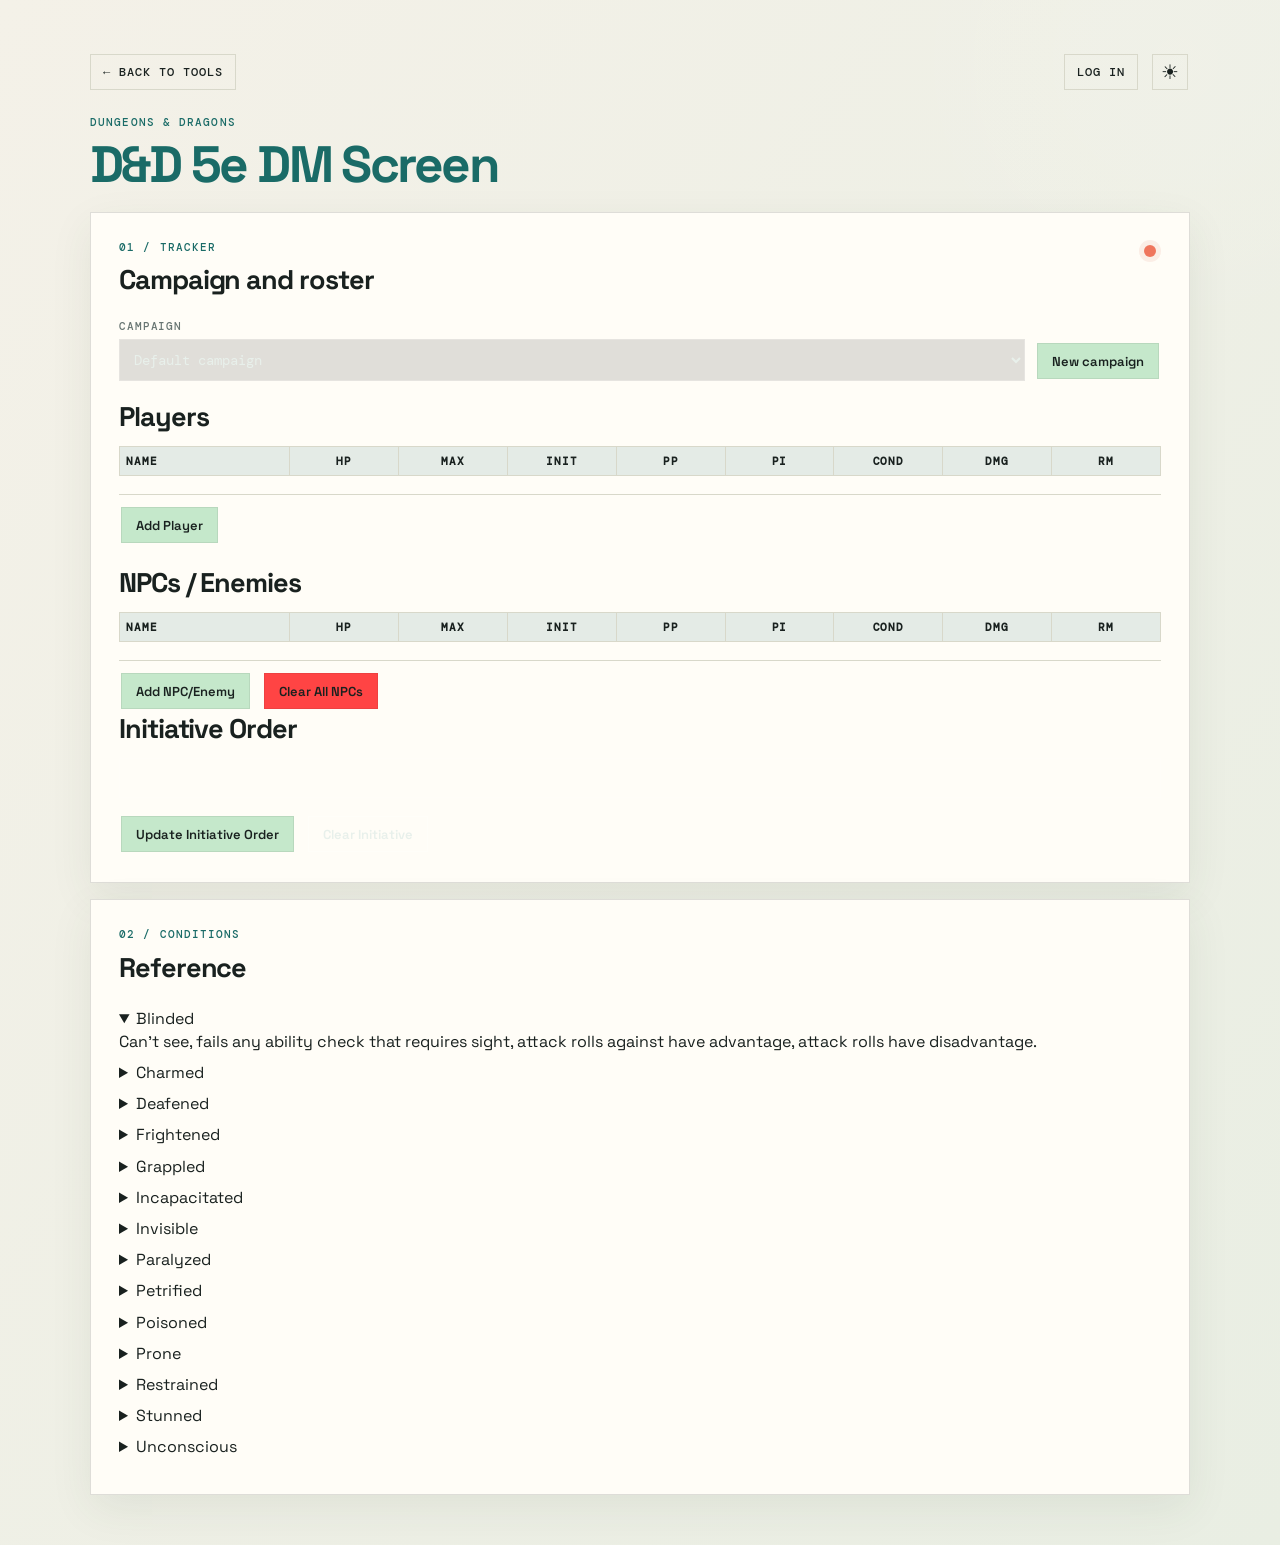
==== dm-screen/index.html @ 9972235f "formatting update" ====
<!DOCTYPE html>
<html lang="en">
<head>
    <meta charset="UTF-8">
    <meta name="viewport" content="width=device-width, initial-scale=1.0">
    <title>D&D 5e DM Screen - Initiative & Condition Tracker</title>
    <style>
        @import url('https://fonts.googleapis.com/css2?family=DM+Mono:wght@400;500&family=Space+Grotesk:wght@400;500;600;700&display=swap');
        :root {
            --ink:#19211f;
            --muted:#687572;
            --paper:#f4f1e8;
            --surface:#e9eee3;
            --panel:#fffdf7;
            --card:#fff;
            --input:#fff;
            --line:#d8d8ca;
            --accent:#c5e8cb;
            --accent-dark:#8fbe9b;
            --accent-ink:#19211f;
            --button-dark:#19211f;
            --button-dark-ink:#fff;
            --coral:#ef765d;
            --teal:#1a6b67;
            --title-size:clamp(34px,4vw,54px);
            --title-color:var(--teal);
            --panel-border:rgba(25,33,31,.14);
            --wash:#d7eadb;
            --shadow:rgba(57,71,50,.08);
            --header-width: 170px;
        }
        html[data-theme="dark"] { --ink:#e8f0eb; --muted:#a5b5ad; --paper:#17201e; --surface:#1f2b28; --panel:#202b28; --card:#263531; --input:#263531; --line:#40534b; --accent:#68c58d; --accent-dark:#479b6b; --accent-ink:#17201e; --button-dark:#e8f0eb; --button-dark-ink:#17201e; --coral:#ff8b72; --teal:#73c7bd; --title-color:var(--teal); --panel-border:rgba(232,240,235,.16); --wash:#294a38; --shadow:rgba(0,0,0,.28); }
        * { box-sizing: border-box; }
        html { overflow-x: hidden; touch-action: pan-x pan-y pinch-zoom; }
        body { font-family: 'Space Grotesk', sans-serif; background: radial-gradient(circle at 92% 4%, rgba(255,255,255,.10) 0, transparent 16%), linear-gradient(125deg, var(--paper) 0%, var(--surface) 100%); color: var(--ink); margin: 0; padding: 0; min-height: 100svh; min-width: 320px; }
        .container {
            width: min(1100px, calc(100% - 32px));
            margin: 0 auto;
            padding: 52px 0 34px;
            background: transparent;
            border: 0;
            box-shadow: none;
        }
        .utility-row { display: flex; align-items: center; justify-content: space-between; gap: 16px; margin-bottom: 24px; }
        .utility-links { display: flex; align-items: center; gap: 16px; flex-wrap: wrap; }
        .utility-actions { display: flex; align-items: center; gap: 12px; margin-left: auto; }
        .utility-row .back-link { margin-bottom: 0; }
        .masthead {
            display: flex;
            flex-direction: column;
            align-items: flex-start;
            margin: 0 0 24px;
        }
        .kicker {
            color: var(--teal);
            font: 500 11px/1.2 'DM Mono', monospace;
            letter-spacing: .1em;
            text-transform: uppercase;
            margin-bottom: 12px;
        }
        h1, h2 { color: var(--teal); }
        h1 {
            font-size: var(--title-size);
            line-height: .92;
            letter-spacing: -.05em;
            margin: 0;
            font-weight: 700;
            color: var(--title-color);
        }
        h1 em { color: var(--title-color); font-style: normal; }
        h1 em { color: var(--title-color); font-style: normal; }
        h2 {
            color: var(--ink);
            font-size: 27px;
            letter-spacing: -.04em;
            margin: 0 0 12px;
        }
        .table-scroll { overflow-x: auto; margin-bottom: 18px; -webkit-overflow-scrolling: touch; touch-action: pan-x pinch-zoom; }
        .table-scroll:last-of-type { margin-bottom: 0; }
        table {
            width: 100%; min-width: 820px; border-collapse: collapse; margin-bottom: 0; table-layout: fixed;
        }
        th, td { border: 1px solid var(--line); padding: 7px 6px; text-align: center; vertical-align: middle; }
        th {
            background: color-mix(in srgb, var(--teal) 12%, var(--panel));
            color: var(--ink);
            font: 600 11px 'DM Mono', monospace;
            letter-spacing: .08em;
            text-transform: uppercase;
            white-space: nowrap;
        }
        td { font: 500 13px 'Space Grotesk', sans-serif; }
        th:first-child, td:first-child { width: var(--header-width); min-width: var(--header-width); text-align: left; }
        input[type="text"], input[type="number"] { width: 90%; max-width: 180px; padding: 7px 4px; background: var(--input); color: var(--ink); border: 1px solid var(--line); border-radius: 0; }
        input[type="number"].hp-input { width: 68px !important; font-size: 1.1em; }
        button { background: var(--accent); color: var(--accent-ink); border: 1px solid rgba(25,33,31,.08); padding: 8px 14px; cursor: pointer; margin: 2px; font: 600 13px 'Space Grotesk', sans-serif; border-radius: 0; box-shadow: none; }
        button:hover { filter: brightness(1.08); }
        .damage-cell { min-width: 90px; }
        .damage-input-wrap {
            display: flex;
            align-items: center;
            gap: 4px;
            width: fit-content;
            margin: 0 auto;
        }
        .damage-input-wrap input[type="number"] {
            width: 52px;
            min-width: 52px;
            max-width: 52px;
            padding: 7px 6px;
            text-align: center;
        }
        .damage-apply {
            width: 22px;
            min-width: 22px;
            height: 22px;
            padding: 0;
            margin: 0;
            font: 600 12px/1 'Space Grotesk', sans-serif;
            display: inline-grid;
            place-items: center;
            background: var(--accent);
            color: var(--accent-ink);
        }
        .entity-row { background: rgba(255,255,255,.15); }
        .flex { display: flex; gap: 20px; flex-wrap: wrap; }
        @media (max-width: 900px) { .flex { flex-direction: column; } }
        .conditions-list details { margin-bottom: 8px; line-height: 1.45; }
        .cond-dropdown-menu { background: var(--card) !important; border-color: var(--line) !important; color: var(--ink); }
        .back-link { display: inline-flex; align-items: center; justify-content: center; min-height: 36px; padding: 0 12px; border: 1px solid var(--line); background: transparent; color: var(--ink); font: 500 12px 'DM Mono', monospace; text-decoration: none; text-transform: uppercase; letter-spacing: .08em; box-sizing: border-box; }
        .utility-button { display: inline-flex; align-items: center; justify-content: center; min-height: 36px; padding: 0 12px; border: 1px solid var(--line); background: transparent; color: var(--ink); font: 500 12px 'DM Mono', monospace; text-decoration: none; text-transform: uppercase; letter-spacing: .08em; box-sizing: border-box; }
        .back-link:hover, .utility-button:hover, .theme-toggle:hover { border-color: var(--teal); color: var(--teal); }
        .theme-toggle { width: 36px; min-width: 36px; height: 36px; padding: 0; background: transparent; color: var(--ink); border: 1px solid var(--line); display: inline-flex; align-items: center; justify-content: center; font: 20px/1 'Space Grotesk', sans-serif; line-height: 1; cursor: pointer; box-sizing: border-box; }
        .panel,
        .results {
            background: var(--panel);
            border: 1px solid var(--panel-border);
            box-shadow: 0 14px 40px var(--shadow);
            padding: 28px;
            margin-bottom: 16px;
        }
        .panel-heading,
        .results-head {
            display: flex;
            align-items: flex-start;
            justify-content: space-between;
            gap: 20px;
            margin-bottom: 10px;
        }
        .eyebrow,
        .section-label {
            display: block;
            color: var(--teal);
            font: 500 11px/1.2 'DM Mono', monospace;
            letter-spacing: .1em;
            text-transform: uppercase;
            margin-bottom: 8px;
        }
        .status-dot {
            width: 12px; height: 12px; background: var(--coral); border-radius: 50%; box-shadow: 0 0 0 5px rgba(231,165,150,.18); margin: 4px 5px 0 0;
        }
        .campaign-bar { display:flex; align-items:end; gap:10px; margin:0 0 18px; padding:0; border:none; background:transparent; }
        .campaign-bar label { display:flex; flex:1; flex-direction:column; gap:6px; color:var(--muted); font:500 11px 'DM Mono',monospace; text-transform:uppercase; letter-spacing:.08em; }
        .campaign-bar select { width:100%; padding:10px; border:1px solid rgba(255,255,255,.18); background: rgba(0,0,0,.12); color: #e8f0eb; font:14px 'DM Mono',monospace; }
        .control-group { display: flex; align-items: end; gap: 10px; flex-wrap: wrap; }
        .initiative-actions {
            display: flex;
            align-items: center;
            gap: 10px;
            margin-top: 10px;
            flex-wrap: wrap;
        }
        .table-sizing-panel {
            display: grid;
            grid-template-columns: repeat(auto-fit, minmax(120px, 1fr));
            gap: 8px;
            margin-top: 10px;
            padding-top: 10px;
            border-top: 1px solid var(--line);
        }
        .size-control {
            display: flex;
            flex-direction: column;
            gap: 5px;
            background: rgba(255,255,255,0.2);
            border: 1px solid var(--line);
            padding: 8px 8px 7px;
        }
        .size-control label {
            margin: 0;
            color: var(--muted);
            font: 500 10px 'DM Mono', monospace;
            letter-spacing: .08em;
            text-transform: uppercase;
        }
        .size-control input[type="range"] {
            width: 100%;
            accent-color: var(--teal);
        }
        button { min-height: 36px; }
        @media (max-width: 600px) {
            .container { width: calc(100% - 20px); margin: 10px auto; padding: 16px; }
            .flex { gap: 20px; }
            .flex > div { min-width: 0 !important; width: 100%; margin-bottom: 20px !important; }
            .table-scroll { margin-right: -16px; padding-right: 16px; }
            th, td { padding: 5px 4px; }
            button { max-width: 100%; }
            .campaign-bar { align-items:stretch; flex-direction:column; }
        }
    </style>
</head>
<body>
    <div class="container">
        <div class="utility-row">
            <div class="utility-links">
                <a class="back-link" href="../">&larr; Back to Tools</a>
            </div>
            <div class="utility-actions">
                <a id="auth-link" class="utility-button" href="/login" aria-label="Log in">Log in</a>
                <button id="theme-toggle" class="theme-toggle" type="button" aria-pressed="false" aria-label="Switch to night mode" title="Switch to night mode">&#9728;</button>
            </div>
        </div>
        <header class="masthead">
            <div class="kicker">Dungeons & Dragons</div>
            <h1>D&D 5e <em>DM Screen</em></h1>
        </header>

        <section class="panel setup-panel" aria-labelledby="setup-title">
            <div class="panel-heading">
                <div>
                    <span class="eyebrow">01 / TRACKER</span>
                    <h2 id="setup-title">Campaign and roster</h2>
                </div>
                <span class="status-dot" aria-hidden="true"></span>
            </div>

            <div class="campaign-bar">
                <label for="campaign-select">Campaign
                    <select id="campaign-select" aria-label="Select campaign"></select>
                </label>
                <div class="control-group">
                    <button id="new-campaign" type="button">New campaign</button>
                </div>
            </div>

            <div class="flex" style="flex-direction:column; gap:0;">
                <div style="min-width:340px; margin-bottom:20px;">
                    <h2>Players</h2>
                    <div class="table-shell">
                        <div class="table-scroll">
                        <table id="playerTable" aria-label="Player roster">
                            <thead>
                                <tr>
                                    <th>Name</th>
                                    <th>HP</th>
                                    <th>Max</th>
                                    <th>Init</th>
                                    <th>PP</th>
                                    <th>PI</th>
                                    <th>Cond</th>
                                    <th>DMG</th>
                                    <th>Rm</th>
                                </tr>
                            </thead>
                            <tbody></tbody>
                        </table>
                        </div>
                        <div class="table-sizing-panel" data-table="player"></div>
                    </div>
                    <button onclick="addPlayer()">Add Player</button>
                </div>
                <div style="min-width:340px;">
                    <h2>NPCs / Enemies</h2>
                    <div class="table-shell">
                        <div class="table-scroll">
                        <table id="npcTable" aria-label="NPC roster">
                            <thead>
                                <tr>
                                    <th>Name</th>
                                    <th>HP</th>
                                    <th>Max</th>
                                    <th>Init</th>
                                    <th>PP</th>
                                    <th>PI</th>
                                    <th>Cond</th>
                                    <th>DMG</th>
                                    <th>Rm</th>
                                </tr>
                            </thead>
                            <tbody></tbody>
                        </table>
                        </div>
                        <div class="table-sizing-panel" data-table="npc"></div>
                    </div>
                    <button onclick="addNPC()">Add NPC/Enemy</button>
                    <button onclick="clearAllNPCs()" style="background:#ff4444; margin-left:8px;">Clear All NPCs</button>
                    <button id="undoNpcButton" onclick="undoClearNPCs()" style="background:#ffaa44; margin-left:4px; display:none;">↺ Undo</button>
                </div>
            </div>

            <h2>Initiative Order</h2>
            <ul id="initiativeList" style="background:rgba(255,255,255,0.04); border:1px solid rgba(255,255,255,.12); padding:12px; min-height:40px; list-style:none; margin-top:10px;"></ul>
            <div class="initiative-actions">
                <button onclick="renderInitiativeList()">Update Initiative Order</button>
                <button type="button" onclick="clearInitiatives()" style="background:transparent; color:#e8f0eb; border-color:rgba(255,255,255,.2);">Clear Initiative</button>
            </div>
        </section>

        <section class="results" aria-labelledby="conditions-title">
            <div class="results-head">
                <div>
                    <span class="eyebrow">02 / CONDITIONS</span>
                    <h2 id="conditions-title">Reference</h2>
                </div>
            </div>
            <div class="conditions-list">
                <details open><summary>Blinded</summary><div>Can't see, fails any ability check that requires sight, attack rolls against have advantage, attack rolls have disadvantage.</div></details>
                <details><summary>Charmed</summary><div>Can't attack charmer, charmer has advantage on social checks.</div></details>
                <details><summary>Deafened</summary><div>Can't hear, fails any ability check that requires hearing.</div></details>
                <details><summary>Frightened</summary><div>Disadvantage on ability checks and attack rolls while source of fear is in line of sight, can't willingly move closer.</div></details>
                <details><summary>Grappled</summary><div>Speed becomes 0, ends if grappler is incapacitated or removed from reach.</div></details>
                <details><summary>Incapacitated</summary><div>Can't take actions or reactions.</div></details>
                <details><summary>Invisible</summary><div>Can't be seen, can attempt to hide, attacks have advantage, attacks against have disadvantage.</div></details>
                <details><summary>Paralyzed</summary><div>Incapacitated, can't move or speak, fails STR/DEX saves, attacks have advantage, critical if within 5 ft.</div></details>
                <details><summary>Petrified</summary><div>Transformed into stone, incapacitated, immune to poison/disease, resistant to all damage.</div></details>
                <details><summary>Poisoned</summary><div>Disadvantage on attack rolls and ability checks.</div></details>
                <details><summary>Prone</summary><div>Only movement is crawl, disadvantage on attacks, attacks against within 5 ft have advantage, others have disadvantage.</div></details>
                <details><summary>Restrained</summary><div>Speed 0, attacks against have advantage, attacks have disadvantage, disadvantage on DEX saves.</div></details>
                <details><summary>Stunned</summary><div>Incapacitated, can't move, can speak only falteringly, fails STR/DEX saves, attacks have advantage.</div></details>
                <details><summary>Unconscious</summary><div>Incapacitated, can't move or speak, unaware, drops whatever holding, prone, fails STR/DEX saves, attacks have advantage, critical if within 5 ft.</div></details>
            </div>
        </section>
    </div>
    <script>
        const themeToggle = document.getElementById('theme-toggle');
        const authLink = document.getElementById('auth-link');
        const savedTheme = localStorage.getItem('jp-domain-theme');
        const systemPrefersDark = window.matchMedia('(prefers-color-scheme: dark)').matches;
        document.documentElement.dataset.theme = savedTheme || (systemPrefersDark ? 'dark' : 'light');
        fetch('/api/data').then(response => response.ok ? response.json() : null).then(result => {
            if (!savedTheme && result?.data?.theme) document.documentElement.dataset.theme = result.data.theme;
            updateThemeToggle();
        }).catch(() => {});
        const updateThemeToggle = () => {
            const dark = document.documentElement.dataset.theme === 'dark';
            themeToggle.textContent = dark ? '☾' : '☀';
            themeToggle.setAttribute('aria-label', dark ? 'Switch to light mode' : 'Switch to night mode');
            themeToggle.title = dark ? 'Switch to light mode' : 'Switch to night mode';
            themeToggle.setAttribute('aria-pressed', String(dark));
        };
        const syncAuthState = async () => {
            try {
                const response = await fetch('/api/auth/session', { credentials: 'same-origin' });
                const result = await response.json().catch(() => ({}));
                const authenticated = !!result?.authenticated;
                authLink.textContent = authenticated ? 'Log out' : 'Log in';
                authLink.setAttribute('aria-label', authenticated ? 'Log out' : 'Log in');
                authLink.dataset.authenticated = String(authenticated);
                if (authenticated) {
                    authLink.href = '#';
                    authLink.onclick = async (event) => {
                        event.preventDefault();
                        await fetch('/api/auth/logout', { method: 'POST', credentials: 'same-origin' });
                        window.location.reload();
                    };
                } else {
                    authLink.href = '/login';
                    authLink.onclick = null;
                }
            } catch {
                authLink.textContent = 'Log in';
                authLink.href = '/login';
                authLink.dataset.authenticated = 'false';
            }
        };
        function renderTableSizingControls(tableId, itemCount) {
            const panel = document.querySelector(`.table-sizing-panel[data-table="${tableId}"]`);
            if (!panel) return;
            const labels = Array.from(document.querySelectorAll(`#${tableId} thead th`)).map(th => th.textContent.trim() || 'Col');
            const rowControls = Array.from({ length: Math.max(itemCount, 1) }, (_, index) => {
                const value = localStorage.getItem(`${tableId}-row-${index}`) || '60';
                return `
                    <div class="size-control">
                        <label for="${tableId}-row-${index}">Row ${index + 1}</label>
                        <input id="${tableId}-row-${index}" type="range" min="36" max="110" value="${value}" data-table="${tableId}" data-row="${index}" data-kind="row">
                    </div>
                `;
            }).join('');
            const colControls = labels.map((label, index) => {
                const value = localStorage.getItem(`${tableId}-col-${index}`) || '120';
                return `
                    <div class="size-control">
                        <label for="${tableId}-col-${index}">${label}</label>
                        <input id="${tableId}-col-${index}" type="range" min="70" max="260" value="${value}" data-table="${tableId}" data-col="${index}" data-kind="col">
                    </div>
                `;
            }).join('');
            panel.innerHTML = `${colControls}${rowControls}`;

            panel.querySelectorAll('input[type="range"]').forEach(input => {
                input.addEventListener('input', (event) => {
                    const table = document.getElementById(tableId);
                    const target = event.target;
                    const rawValue = Number(target.value);
                    localStorage.setItem(`${tableId}-${target.dataset.kind}-${target.dataset.col ?? target.dataset.row}`, String(rawValue));

                    if (target.dataset.kind === 'col') {
                        const colIndex = Number(target.dataset.col);
                        Array.from(table.querySelectorAll('th')).forEach((cell, idx) => {
                            if (idx === colIndex) cell.style.width = `${rawValue}px`;
                        });
                        Array.from(table.querySelectorAll('tbody tr')).forEach(row => {
                            const cell = row.children[colIndex];
                            if (cell) cell.style.width = `${rawValue}px`;
                        });
                    } else {
                        const rowIndex = Number(target.dataset.row);
                        const row = table.querySelectorAll('tbody tr')[rowIndex];
                        if (row) row.style.height = `${rawValue}px`;
                    }
                });
            });
        }

        themeToggle.addEventListener('click', () => {
            const dark = document.documentElement.dataset.theme === 'dark';
            document.documentElement.dataset.theme = dark ? 'light' : 'dark';
            const theme = dark ? 'light' : 'dark';
            localStorage.setItem('jp-domain-theme', theme);
            fetch('/api/data', { method: 'PATCH', headers: { 'Content-Type': 'application/json' }, body: JSON.stringify({ theme }) }).catch(() => {});
            updateThemeToggle();
        });
        updateThemeToggle();
        syncAuthState();

        // --- Data ---
        let players = [];
        let npcs = [];
        let npcBackup = [];
        let campaigns = {};
        let activeCampaignId = 'default';
        let remoteData = {};
        const builtinConditions = [
            "Blinded", "Charmed", "Deafened", "Frightened", "Grappled", "Incapacitated",
            "Invisible", "Paralyzed", "Petrified", "Poisoned", "Prone", "Restrained",
            "Stunned", "Unconscious"
        ];
        function escapeHtml(value) {
            return String(value ?? '').replace(/[&<>"']/g, character => ({ '&': '&amp;', '<': '&lt;', '>': '&gt;', '"': '&quot;', "'": '&#39;' }[character]));
        }
        function readStoredArray(key) {
            try {
                const value = JSON.parse(localStorage.getItem(key) || '[]');
                return Array.isArray(value) ? value : [];
            } catch {
                return [];
            }
        }
        function campaignSnapshot() { return { players, npcs }; }
        function restoreCampaign(id) {
            const campaign = campaigns[id] || { players: [], npcs: [] };
            activeCampaignId = id;
            players = Array.isArray(campaign.players) ? campaign.players : [];
            npcs = Array.isArray(campaign.npcs) ? campaign.npcs : [];
            npcBackup = [];
        }
        function renderCampaigns() {
            const select = document.getElementById('campaign-select');
            select.replaceChildren();
            Object.keys(campaigns).forEach(id => select.add(new Option(campaigns[id].name || id, id)));
            select.value = activeCampaignId;
        }
        async function saveRemoteScreen() {
            remoteData = { ...remoteData, dmScreen: { activeCampaignId, campaigns } };
            try { await fetch('/api/data', { method: 'PATCH', headers: { 'Content-Type': 'application/json' }, body: JSON.stringify(remoteData) }); } catch { /* local-only mode */ }
        }

        // --- Save/Load Data ---
        function saveData() {
            campaigns[activeCampaignId] = { ...campaignSnapshot(), name: campaigns[activeCampaignId]?.name || 'Default campaign' };
            localStorage.setItem('dmScreenCampaigns', JSON.stringify({ activeCampaignId, campaigns }));
            localStorage.setItem('dmScreenPlayers', JSON.stringify(players));
            localStorage.setItem('dmScreenNpcs', JSON.stringify(npcs));
            saveRemoteScreen();
        }
        function loadData() {
            try {
                const stored = JSON.parse(localStorage.getItem('dmScreenCampaigns') || '{}');
                campaigns = stored.campaigns && typeof stored.campaigns === 'object' ? stored.campaigns : {};
                activeCampaignId = stored.activeCampaignId || 'default';
            } catch { campaigns = {}; }
            if (!Object.keys(campaigns).length) campaigns = { default: { name: 'Default campaign', players: readStoredArray('dmScreenPlayers'), npcs: readStoredArray('dmScreenNpcs') } };
            if (!campaigns[activeCampaignId]) activeCampaignId = Object.keys(campaigns)[0];
            restoreCampaign(activeCampaignId);
        }
        async function loadRemoteScreen() {
            try {
                const response = await fetch('/api/data');
                if (!response.ok) return;
                remoteData = (await response.json()).data || {};
                if (remoteData.dmScreen?.campaigns && typeof remoteData.dmScreen.campaigns === 'object') {
                    campaigns = remoteData.dmScreen.campaigns;
                    activeCampaignId = remoteData.dmScreen.activeCampaignId || Object.keys(campaigns)[0];
                    restoreCampaign(activeCampaignId);
                    renderCampaigns(); renderPlayers(); renderNPCs(); renderInitiativeList();
                }
            } catch { /* local-only mode */ }
        }

        // --- Player Tracker ---
        function renderPlayers() {
            const tbody = document.querySelector('#playerTable tbody');
            tbody.innerHTML = '';
            players.forEach((p, i) => {
                const tr = document.createElement('tr');
                const conditions = Array.isArray(p.conditions) ? p.conditions : p.conditions ? [p.conditions] : [];
                tr.innerHTML = `
                    <td><input type="text" value="${escapeHtml(p.name || '')}" onchange="updatePlayer(${i}, 'name', this.value)"></td>
                    <td><input type="number" class="hp-input" value="${p.hp||0}" min="0" onchange="updatePlayer(${i}, 'hp', this.value)"></td>
                    <td><input type="number" class="hp-input" value="${p.maxhp||0}" min="0" onchange="updatePlayer(${i}, 'maxhp', this.value)"></td>
                    <td><input type="number" value="${p.init||''}" min="-99" onchange="updatePlayer(${i}, 'init', this.value)"></td>
                    <td><input type="number" value="${p.pp||10}" min="0" onchange="updatePlayer(${i}, 'pp', this.value)"></td>
                    <td><input type="number" value="${p.pi||10}" min="0" onchange="updatePlayer(${i}, 'pi', this.value)"></td>
                    <td>
                        <div class="dropdown-conditions" style="position:relative;">
                            <button type="button" onclick="toggleCondDropdown('player',${i})" style="width:90%;">Conditions</button>
                            <div id="player-cond-dropdown-${i}" class="cond-dropdown-menu" style="display:none; position:absolute; background:#222; border:1px solid #444; z-index:10; width:220px; max-height:220px; overflow:auto; left:0;">
                                ${builtinConditions.map(cond => `
                                    <label style='display:block; padding:2px 8px;'><input type='checkbox' value='${cond}' ${Array.isArray(p.conditions) && p.conditions.includes(cond) ? 'checked' : ''} onchange='togglePlayerCond(${i}, this.value, this.checked)'> ${cond}</label>
                                `).join('')}
                                <label style='display:block; padding:2px 8px;'><input type='checkbox' value='Other' ${Array.isArray(p.conditions) && p.conditions.some(c => !builtinConditions.includes(c)) ? 'checked' : ''} onchange='togglePlayerCond(${i}, "Other", this.checked)'> Other...</label>
                            </div>
                            <input type="text" id="player-cond-other-${i}" style="width:90%; margin-top:2px; display:${conditions.some(c => !builtinConditions.includes(c)) ? 'block' : 'none'}" value="${escapeHtml(conditions.filter(c => !builtinConditions.includes(c)).join(', '))}" placeholder="Custom condition(s), comma separated" onchange="updatePlayerOtherCondition(${i}, this.value)">
                            <div style="margin-top:2px; color:#ffd700; font-size:0.95em;">${escapeHtml(conditions.join(', '))}</div>
                        </div>
                    </td>
                    <td class="damage-cell"><div class="damage-input-wrap"><input type="number" id="player-dmg-${i}" onkeydown="if(event.key==='Enter'){applyPlayerDamage(${i})}" placeholder="dmg"><button class="damage-apply" onclick="applyPlayerDamage(${i})" aria-label="Apply damage">✓</button></div></td>
                    <td><button onclick="removePlayer(${i})">X</button></td>
                `;
                tbody.appendChild(tr);
            });
            renderTableSizingControls('playerTable', players.length);
        }
        function addPlayer() {
            players.push({ name: '', hp: 0, maxhp: 0, init: '', pp: 10, pi: 10, conditions: [] });
            renderPlayers();
            saveData();
        }
        function updatePlayer(idx, field, value) {
            if (["hp","pp","pi","init","maxhp"].includes(field)) value = parseInt(value) || 0;
            players[idx][field] = value;
            saveData();
        }
        function removePlayer(idx) {
            players.splice(idx, 1);
            renderPlayers();
            saveData();
        }
        function applyPlayerDamage(idx) {
            const dmg = parseInt(document.getElementById('player-dmg-'+idx).value)||0;
            let hp = parseInt(players[idx].hp)||0;
            let maxhp = parseInt(players[idx].maxhp)||0;
            if (dmg !== 0) {
                if (dmg > 0) {
                    hp = Math.max(0, hp - dmg);
                } else {
                    hp = maxhp > 0 ? Math.min(hp - dmg, maxhp) : hp - dmg;
                }
                players[idx].hp = hp;
                renderPlayers();
                renderInitiativeList();
                saveData();
            }
        }
        function togglePlayerCond(idx, cond, checked) {
            let arr = Array.isArray(players[idx].conditions) ? [...players[idx].conditions] : [];
            if (cond === 'Other') {
                if (checked) {
                    if (!arr.some(c => !builtinConditions.includes(c))) arr.push('');
                    document.getElementById('player-cond-other-'+idx).style.display = 'block';
                } else {
                    arr = arr.filter(c => builtinConditions.includes(c));
                    document.getElementById('player-cond-other-'+idx).style.display = 'none';
                }
            } else {
                if (checked) {
                    if (!arr.includes(cond)) arr.push(cond);
                } else {
                    arr = arr.filter(c => c !== cond);
                }
            }
            players[idx].conditions = arr;
            renderPlayers();
            renderInitiativeList();
            saveData();
        }
        function updatePlayerOtherCondition(idx, value) {
            let arr = Array.isArray(players[idx].conditions) ? players[idx].conditions.filter(c => builtinConditions.includes(c)) : [];
            if (value) arr = [...arr, ...value.split(',').map(s => s.trim()).filter(Boolean)];
            players[idx].conditions = arr;
            renderPlayers();
            renderInitiativeList();
            saveData();
        }

        // --- NPC Tracker ---
        function renderNPCs() {
            const tbody = document.querySelector('#npcTable tbody');
            tbody.innerHTML = '';
            npcs.forEach((n, i) => {
                const tr = document.createElement('tr');
                const conditions = Array.isArray(n.conditions) ? n.conditions : n.conditions ? [n.conditions] : [];
                tr.innerHTML = `
                    <td><input type="text" value="${escapeHtml(n.name || '')}" onchange="updateNPC(${i}, 'name', this.value)"></td>
                    <td><input type="number" class="hp-input" value="${n.hp||0}" min="0" onchange="updateNPC(${i}, 'hp', this.value)"></td>
                    <td><input type="number" class="hp-input" value="${n.maxhp||0}" min="0" onchange="updateNPC(${i}, 'maxhp', this.value)"></td>
                    <td><input type="number" value="${n.init||''}" min="-99" onchange="updateNPC(${i}, 'init', this.value)"></td>
                    <td><input type="number" value="${n.pp||10}" min="0" onchange="updateNPC(${i}, 'pp', this.value)"></td>
                    <td><input type="number" value="${n.pi||10}" min="0" onchange="updateNPC(${i}, 'pi', this.value)"></td>
                    <td>
                        <div class="dropdown-conditions" style="position:relative;">
                            <button type="button" onclick="toggleCondDropdown('npc',${i})" style="width:90%;">Conditions</button>
                            <div id="npc-cond-dropdown-${i}" class="cond-dropdown-menu" style="display:none; position:absolute; background:#222; border:1px solid #444; z-index:10; width:220px; max-height:220px; overflow:auto; left:0;">
                                ${builtinConditions.map(cond => `
                                    <label style='display:block; padding:2px 8px;'><input type='checkbox' value='${cond}' ${Array.isArray(n.conditions) && n.conditions.includes(cond) ? 'checked' : ''} onchange='toggleNPCCond(${i}, this.value, this.checked)'> ${cond}</label>
                                `).join('')}
                                <label style='display:block; padding:2px 8px;'><input type='checkbox' value='Other' ${Array.isArray(n.conditions) && n.conditions.some(c => !builtinConditions.includes(c)) ? 'checked' : ''} onchange='toggleNPCCond(${i}, "Other", this.checked)'> Other...</label>
                            </div>
                            <input type="text" id="npc-cond-other-${i}" style="width:90%; margin-top:2px; display:${conditions.some(c => !builtinConditions.includes(c)) ? 'block' : 'none'}" value="${escapeHtml(conditions.filter(c => !builtinConditions.includes(c)).join(', '))}" placeholder="Custom condition(s), comma separated" onchange="updateNPCOtherCondition(${i}, this.value)">
                            <div style="margin-top:2px; color:#ffd700; font-size:0.95em;">${escapeHtml(conditions.join(', '))}</div>
                        </div>
                    </td>
                    <td class="damage-cell"><div class="damage-input-wrap"><input type="number" id="npc-dmg-${i}" onkeydown="if(event.key==='Enter'){applyNPCDamage(${i})}" placeholder="dmg"><button class="damage-apply" onclick="applyNPCDamage(${i})" aria-label="Apply damage">✓</button></div></td>
                    <td><button onclick="removeNPC(${i})">X</button></td>
                `;
                tbody.appendChild(tr);
            });
            renderTableSizingControls('npcTable', npcs.length);
        }
        function addNPC() {
            npcs.push({ name: '', hp: 0, maxhp: 0, init: '', pp: 10, pi: 10, conditions: [] });
            renderNPCs();
            saveData();
        }
        function updateNPC(idx, field, value) {
            if (["hp","pp","pi","init","maxhp"].includes(field)) value = parseInt(value) || 0;
            npcs[idx][field] = value;
            saveData();
        }
        function removeNPC(idx) {
            npcs.splice(idx, 1);
            renderNPCs();
            saveData();
        }
        function clearAllNPCs() {
            npcBackup = JSON.parse(JSON.stringify(npcs));
            npcs = [];
            renderNPCs();
            renderInitiativeList();
            saveData();
            document.getElementById('undoNpcButton').style.display = 'inline-block';
        }
        function clearInitiatives() {
            players = players.map(p => ({ ...p, init: '' }));
            npcs = npcs.map(n => ({ ...n, init: '' }));
            renderPlayers();
            renderNPCs();
            renderInitiativeList();
            saveData();
        }
        function undoClearNPCs() {
            npcs = [...JSON.parse(JSON.stringify(npcBackup)), ...npcs];
            npcBackup = [];
            renderNPCs();
            renderInitiativeList();
            saveData();
            document.getElementById('undoNpcButton').style.display = 'none';
        }
        function applyNPCDamage(idx) {
            const dmg = parseInt(document.getElementById('npc-dmg-'+idx).value)||0;
            let hp = parseInt(npcs[idx].hp)||0;
            let maxhp = parseInt(npcs[idx].maxhp)||0;
            if (dmg !== 0) {
                if (dmg > 0) {
                    hp = Math.max(0, hp - dmg);
                } else {
                    hp = maxhp > 0 ? Math.min(hp - dmg, maxhp) : hp - dmg;
                }
                npcs[idx].hp = hp;
                renderNPCs();
                renderInitiativeList();
                saveData();
            }
        }
        function toggleNPCCond(idx, cond, checked) {
            let arr = Array.isArray(npcs[idx].conditions) ? [...npcs[idx].conditions] : [];
            if (cond === 'Other') {
                if (checked) {
                    if (!arr.some(c => !builtinConditions.includes(c))) arr.push('');
                    document.getElementById('npc-cond-other-'+idx).style.display = 'block';
                } else {
                    arr = arr.filter(c => builtinConditions.includes(c));
                    document.getElementById('npc-cond-other-'+idx).style.display = 'none';
                }
            } else {
                if (checked) {
                    if (!arr.includes(cond)) arr.push(cond);
                } else {
                    arr = arr.filter(c => c !== cond);
                }
            }
            npcs[idx].conditions = arr;
            renderNPCs();
            renderInitiativeList();
            saveData();
        }
        function updateNPCOtherCondition(idx, value) {
            let arr = Array.isArray(npcs[idx].conditions) ? npcs[idx].conditions.filter(c => builtinConditions.includes(c)) : [];
            if (value) arr = [...arr, ...value.split(',').map(s => s.trim()).filter(Boolean)];
            npcs[idx].conditions = arr;
            renderNPCs();
            renderInitiativeList();
            saveData();
        }

        // --- Initiative Order ---
        function renderInitiativeList() {
            document.getElementById('undoNpcButton').style.display = 'none';
            const list = document.getElementById('initiativeList');
            const combined = [
                ...players.filter(p => p.name && p.init !== '' && !isNaN(p.init)).map(p => ({ type:'Player', ...p })),
                ...npcs.filter(n => n.name && n.init !== '' && !isNaN(n.init)).map(n => ({ type:'NPC', ...n }))
            ];
            combined.sort((a, b) => b.init - a.init);
            list.innerHTML = '';
            if (combined.length === 0) {
                list.innerHTML = '<li style="color:#888;">No entries yet.</li>';
                return;
            }
            combined.forEach(entry => {
                list.innerHTML += `<li><b>${escapeHtml(entry.init)}</b>: ${escapeHtml(entry.name)} (${escapeHtml(entry.hp)} HP${entry.conditions ? ' | ' + escapeHtml(entry.conditions) : ''})</li>`;
            });
        }
        // --- For conditions dropdown not closing ---
        function toggleCondDropdown(type, idx) {
            const id = type === 'player' ? `player-cond-dropdown-${idx}` : `npc-cond-dropdown-${idx}`;
            const menu = document.getElementById(id);
            menu.style.display = menu.style.display === 'block' ? 'none' : 'block';
            setTimeout(() => {
                document.addEventListener('mousedown', function handler(e) {
                    if (!menu.contains(e.target) && e.target !== menu.previousElementSibling) {
                        menu.style.display = 'none';
                        document.removeEventListener('mousedown', handler);
                    }
                });
            }, 10);
            if (menu) {
                menu.querySelectorAll('input[type="checkbox"]').forEach(cb => {
                    cb.addEventListener('mousedown', function(e) { e.stopPropagation(); });
                    cb.addEventListener('click', function(e) { e.stopPropagation(); });
                });
                menu.querySelectorAll('label').forEach(label => {
                    label.addEventListener('mousedown', function(e) { e.stopPropagation(); });
                    label.addEventListener('click', function(e) { e.stopPropagation(); });
                });
            }
        }
        document.getElementById('campaign-select').addEventListener('change', () => {
            saveData();
            restoreCampaign(document.getElementById('campaign-select').value);
            renderPlayers();
            renderNPCs();
            renderInitiativeList();
        });
        document.getElementById('new-campaign').addEventListener('click', () => {
            const name = prompt('Campaign name:');
            if (!name?.trim()) return;
            const id = `campaign-${Date.now()}`;
            campaigns[id] = { name: name.trim(), players: [], npcs: [] };
            restoreCampaign(id);
            renderCampaigns();
            renderPlayers();
            renderNPCs();
            renderInitiativeList();
            saveData();
        });
        // --- Initial Render ---
        loadData();
        renderCampaigns();
        renderPlayers();
        renderNPCs();
        loadRemoteScreen();
    </script>
</body>
</html>
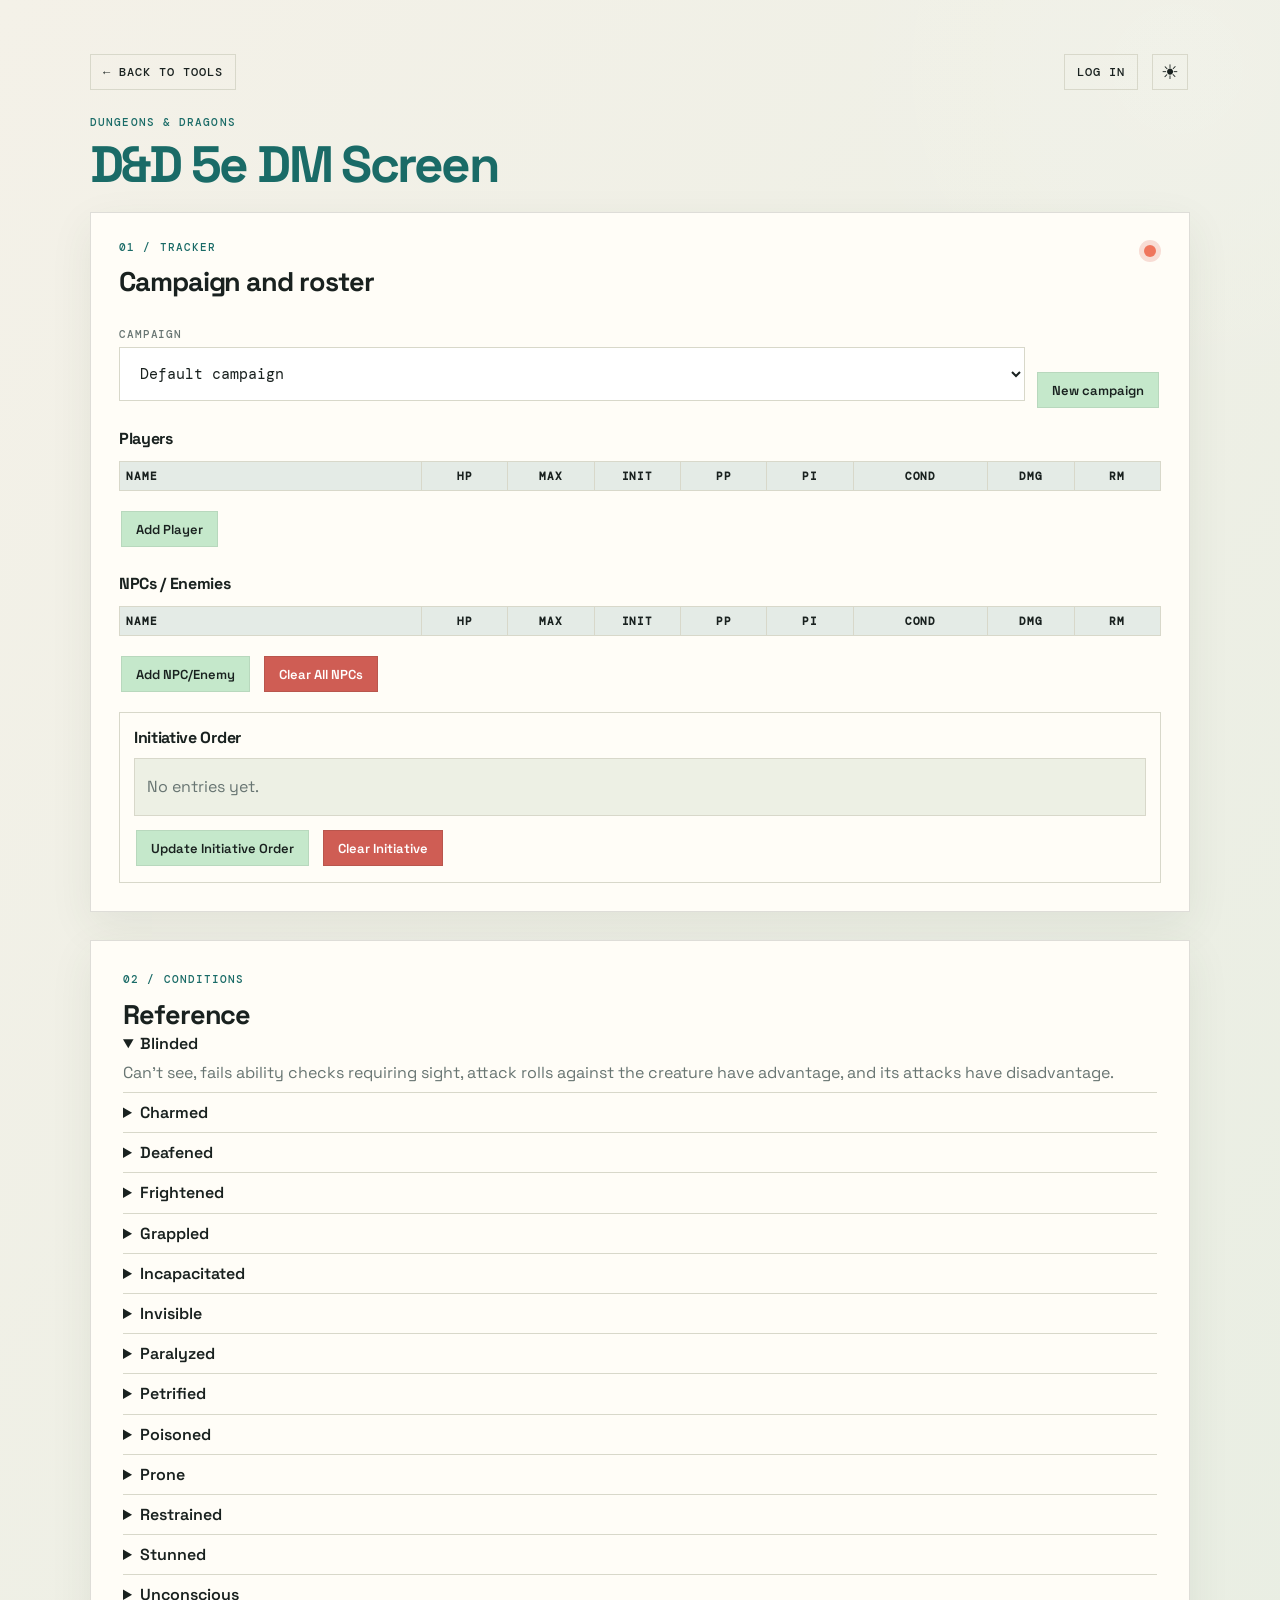
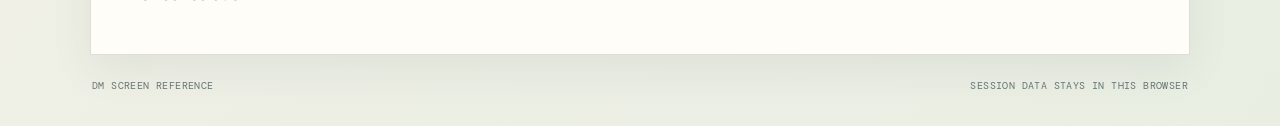
==== commit 10ba9fa3: "formatting major update" ====
--- a/dm-screen/index.html
+++ b/dm-screen/index.html
@@ -1,795 +1,1125 @@
 <!DOCTYPE html>
 <html lang="en">
 <head>
-    <meta charset="UTF-8">
-    <meta name="viewport" content="width=device-width, initial-scale=1.0">
-    <title>D&D 5e DM Screen - Initiative & Condition Tracker</title>
-    <style>
-        @import url('https://fonts.googleapis.com/css2?family=DM+Mono:wght@400;500&family=Space+Grotesk:wght@400;500;600;700&display=swap');
-        :root {
-            --ink:#19211f;
-            --muted:#687572;
-            --paper:#f4f1e8;
-            --surface:#e9eee3;
-            --panel:#fffdf7;
-            --card:#fff;
-            --input:#fff;
-            --line:#d8d8ca;
-            --accent:#c5e8cb;
-            --accent-dark:#8fbe9b;
-            --accent-ink:#19211f;
-            --button-dark:#19211f;
-            --button-dark-ink:#fff;
-            --coral:#ef765d;
-            --teal:#1a6b67;
-            --title-size:clamp(34px,4vw,54px);
-            --title-color:var(--teal);
-            --panel-border:rgba(25,33,31,.14);
-            --wash:#d7eadb;
-            --shadow:rgba(57,71,50,.08);
-            --header-width: 170px;
-        }
-        html[data-theme="dark"] { --ink:#e8f0eb; --muted:#a5b5ad; --paper:#17201e; --surface:#1f2b28; --panel:#202b28; --card:#263531; --input:#263531; --line:#40534b; --accent:#68c58d; --accent-dark:#479b6b; --accent-ink:#17201e; --button-dark:#e8f0eb; --button-dark-ink:#17201e; --coral:#ff8b72; --teal:#73c7bd; --title-color:var(--teal); --panel-border:rgba(232,240,235,.16); --wash:#294a38; --shadow:rgba(0,0,0,.28); }
-        * { box-sizing: border-box; }
-        html { overflow-x: hidden; touch-action: pan-x pan-y pinch-zoom; }
-        body { font-family: 'Space Grotesk', sans-serif; background: radial-gradient(circle at 92% 4%, rgba(255,255,255,.10) 0, transparent 16%), linear-gradient(125deg, var(--paper) 0%, var(--surface) 100%); color: var(--ink); margin: 0; padding: 0; min-height: 100svh; min-width: 320px; }
-        .container {
-            width: min(1100px, calc(100% - 32px));
-            margin: 0 auto;
-            padding: 52px 0 34px;
-            background: transparent;
-            border: 0;
-            box-shadow: none;
-        }
-        .utility-row { display: flex; align-items: center; justify-content: space-between; gap: 16px; margin-bottom: 24px; }
-        .utility-links { display: flex; align-items: center; gap: 16px; flex-wrap: wrap; }
-        .utility-actions { display: flex; align-items: center; gap: 12px; margin-left: auto; }
-        .utility-row .back-link { margin-bottom: 0; }
-        .masthead {
-            display: flex;
-            flex-direction: column;
-            align-items: flex-start;
-            margin: 0 0 24px;
-        }
-        .kicker {
-            color: var(--teal);
-            font: 500 11px/1.2 'DM Mono', monospace;
-            letter-spacing: .1em;
-            text-transform: uppercase;
-            margin-bottom: 12px;
-        }
-        h1, h2 { color: var(--teal); }
-        h1 {
-            font-size: var(--title-size);
-            line-height: .92;
-            letter-spacing: -.05em;
-            margin: 0;
-            font-weight: 700;
-            color: var(--title-color);
-        }
-        h1 em { color: var(--title-color); font-style: normal; }
-        h1 em { color: var(--title-color); font-style: normal; }
-        h2 {
-            color: var(--ink);
-            font-size: 27px;
-            letter-spacing: -.04em;
-            margin: 0 0 12px;
-        }
-        .table-scroll { overflow-x: auto; margin-bottom: 18px; -webkit-overflow-scrolling: touch; touch-action: pan-x pinch-zoom; }
-        .table-scroll:last-of-type { margin-bottom: 0; }
-        table {
-            width: 100%; min-width: 820px; border-collapse: collapse; margin-bottom: 0; table-layout: fixed;
-        }
-        th, td { border: 1px solid var(--line); padding: 7px 6px; text-align: center; vertical-align: middle; }
-        th {
-            background: color-mix(in srgb, var(--teal) 12%, var(--panel));
-            color: var(--ink);
-            font: 600 11px 'DM Mono', monospace;
-            letter-spacing: .08em;
-            text-transform: uppercase;
-            white-space: nowrap;
-        }
-        td { font: 500 13px 'Space Grotesk', sans-serif; }
-        th:first-child, td:first-child { width: var(--header-width); min-width: var(--header-width); text-align: left; }
-        input[type="text"], input[type="number"] { width: 90%; max-width: 180px; padding: 7px 4px; background: var(--input); color: var(--ink); border: 1px solid var(--line); border-radius: 0; }
-        input[type="number"].hp-input { width: 68px !important; font-size: 1.1em; }
-        button { background: var(--accent); color: var(--accent-ink); border: 1px solid rgba(25,33,31,.08); padding: 8px 14px; cursor: pointer; margin: 2px; font: 600 13px 'Space Grotesk', sans-serif; border-radius: 0; box-shadow: none; }
-        button:hover { filter: brightness(1.08); }
-        .damage-cell { min-width: 90px; }
-        .damage-input-wrap {
-            display: flex;
-            align-items: center;
-            gap: 4px;
-            width: fit-content;
-            margin: 0 auto;
-        }
-        .damage-input-wrap input[type="number"] {
-            width: 52px;
-            min-width: 52px;
-            max-width: 52px;
-            padding: 7px 6px;
-            text-align: center;
-        }
-        .damage-apply {
-            width: 22px;
-            min-width: 22px;
-            height: 22px;
-            padding: 0;
-            margin: 0;
-            font: 600 12px/1 'Space Grotesk', sans-serif;
-            display: inline-grid;
-            place-items: center;
-            background: var(--accent);
-            color: var(--accent-ink);
-        }
-        .entity-row { background: rgba(255,255,255,.15); }
-        .flex { display: flex; gap: 20px; flex-wrap: wrap; }
-        @media (max-width: 900px) { .flex { flex-direction: column; } }
-        .conditions-list details { margin-bottom: 8px; line-height: 1.45; }
-        .cond-dropdown-menu { background: var(--card) !important; border-color: var(--line) !important; color: var(--ink); }
-        .back-link { display: inline-flex; align-items: center; justify-content: center; min-height: 36px; padding: 0 12px; border: 1px solid var(--line); background: transparent; color: var(--ink); font: 500 12px 'DM Mono', monospace; text-decoration: none; text-transform: uppercase; letter-spacing: .08em; box-sizing: border-box; }
-        .utility-button { display: inline-flex; align-items: center; justify-content: center; min-height: 36px; padding: 0 12px; border: 1px solid var(--line); background: transparent; color: var(--ink); font: 500 12px 'DM Mono', monospace; text-decoration: none; text-transform: uppercase; letter-spacing: .08em; box-sizing: border-box; }
-        .back-link:hover, .utility-button:hover, .theme-toggle:hover { border-color: var(--teal); color: var(--teal); }
-        .theme-toggle { width: 36px; min-width: 36px; height: 36px; padding: 0; background: transparent; color: var(--ink); border: 1px solid var(--line); display: inline-flex; align-items: center; justify-content: center; font: 20px/1 'Space Grotesk', sans-serif; line-height: 1; cursor: pointer; box-sizing: border-box; }
-        .panel,
-        .results {
-            background: var(--panel);
-            border: 1px solid var(--panel-border);
-            box-shadow: 0 14px 40px var(--shadow);
-            padding: 28px;
-            margin-bottom: 16px;
-        }
-        .panel-heading,
-        .results-head {
-            display: flex;
-            align-items: flex-start;
-            justify-content: space-between;
-            gap: 20px;
-            margin-bottom: 10px;
-        }
-        .eyebrow,
-        .section-label {
-            display: block;
-            color: var(--teal);
-            font: 500 11px/1.2 'DM Mono', monospace;
-            letter-spacing: .1em;
-            text-transform: uppercase;
-            margin-bottom: 8px;
-        }
-        .status-dot {
-            width: 12px; height: 12px; background: var(--coral); border-radius: 50%; box-shadow: 0 0 0 5px rgba(231,165,150,.18); margin: 4px 5px 0 0;
-        }
-        .campaign-bar { display:flex; align-items:end; gap:10px; margin:0 0 18px; padding:0; border:none; background:transparent; }
-        .campaign-bar label { display:flex; flex:1; flex-direction:column; gap:6px; color:var(--muted); font:500 11px 'DM Mono',monospace; text-transform:uppercase; letter-spacing:.08em; }
-        .campaign-bar select { width:100%; padding:10px; border:1px solid rgba(255,255,255,.18); background: rgba(0,0,0,.12); color: #e8f0eb; font:14px 'DM Mono',monospace; }
-        .control-group { display: flex; align-items: end; gap: 10px; flex-wrap: wrap; }
-        .initiative-actions {
-            display: flex;
-            align-items: center;
-            gap: 10px;
-            margin-top: 10px;
-            flex-wrap: wrap;
-        }
-        .table-sizing-panel {
-            display: grid;
-            grid-template-columns: repeat(auto-fit, minmax(120px, 1fr));
-            gap: 8px;
-            margin-top: 10px;
-            padding-top: 10px;
-            border-top: 1px solid var(--line);
-        }
-        .size-control {
-            display: flex;
-            flex-direction: column;
-            gap: 5px;
-            background: rgba(255,255,255,0.2);
-            border: 1px solid var(--line);
-            padding: 8px 8px 7px;
-        }
-        .size-control label {
-            margin: 0;
-            color: var(--muted);
-            font: 500 10px 'DM Mono', monospace;
-            letter-spacing: .08em;
-            text-transform: uppercase;
-        }
-        .size-control input[type="range"] {
-            width: 100%;
-            accent-color: var(--teal);
-        }
-        button { min-height: 36px; }
-        @media (max-width: 600px) {
-            .container { width: calc(100% - 20px); margin: 10px auto; padding: 16px; }
-            .flex { gap: 20px; }
-            .flex > div { min-width: 0 !important; width: 100%; margin-bottom: 20px !important; }
-            .table-scroll { margin-right: -16px; padding-right: 16px; }
-            th, td { padding: 5px 4px; }
-            button { max-width: 100%; }
-            .campaign-bar { align-items:stretch; flex-direction:column; }
-        }
-    </style>
+  <meta charset="UTF-8">
+  <meta name="viewport" content="width=device-width, initial-scale=1.0">
+  <title>D&D 5e DM Screen</title>
+  <link rel="stylesheet" href="../lineup-coach/styles.css">
+  <style>
+    @import url('https://fonts.googleapis.com/css2?family=DM+Mono:wght@400;500&family=Space+Grotesk:wght@400;500;600;700&display=swap');
+
+    :root {
+      --ink:#19211f;
+      --muted:#687572;
+      --paper:#f4f1e8;
+      --surface:#e9eee3;
+      --panel:#fffdf7;
+      --card:#fff;
+      --input:#fff;
+      --line:#d8d8ca;
+      --accent:#c5e8cb;
+      --accent-dark:#8fbe9b;
+      --accent-ink:#19211f;
+      --button-dark:#19211f;
+      --button-dark-ink:#fff;
+      --coral:#ef765d;
+      --teal:#1a6b67;
+      --title-size:clamp(34px,4vw,54px);
+      --title-color:var(--teal);
+      --wash:#d7eadb;
+      --panel-border:rgba(25,33,31,.14);
+      --shadow:rgba(57,71,50,.08);
+      --header-width:170px;
+      --chip-bg:#edf0e4;
+      --chip-ink:var(--teal);
+      --chip-muted:var(--muted);
+      --chip-border:var(--line);
+    }
+
+    html[data-theme="dark"] {
+      --ink:#e8f0eb;
+      --muted:#a5b5ad;
+      --paper:#17201e;
+      --surface:#1f2b28;
+      --panel:#202b28;
+      --card:#263531;
+      --input:#263531;
+      --line:#40534b;
+      --accent:#68c58d;
+      --accent-dark:#479b6b;
+      --accent-ink:#17201e;
+      --button-dark:#e8f0eb;
+      --button-dark-ink:#17201e;
+      --coral:#ff8b72;
+      --teal:#73c7bd;
+      --title-color:var(--teal);
+      --wash:#294a38;
+      --panel-border:rgba(232,240,235,.16);
+      --shadow:rgba(0,0,0,.28);
+      --chip-bg:#24342f;
+      --chip-ink:#d5f5dd;
+      --chip-muted:#c3d7d0;
+      --chip-border:rgba(232,240,235,.18);
+    }
+
+    * { box-sizing:border-box; }
+    html { min-height:100%; overflow-x:hidden; touch-action:pan-x pan-y pinch-zoom; }
+    body {
+      margin:0;
+      color:var(--ink);
+      background:radial-gradient(circle at 92% 4%, rgba(255,255,255,.12) 0, transparent 18%), linear-gradient(125deg,var(--paper) 0%,var(--surface) 100%);
+      font-family:'Space Grotesk', sans-serif;
+      min-height:100svh;
+    }
+
+
+    .campaign-bar {
+      display:flex;
+      align-items:end;
+      gap:10px;
+      margin:0 0 18px;
+    }
+
+    .campaign-bar label {
+      display:flex;
+      flex:1;
+      flex-direction:column;
+      gap:6px;
+      color:var(--muted);
+      font:500 11px 'DM Mono',monospace;
+      letter-spacing:.08em;
+      text-transform:uppercase;
+    }
+
+    .campaign-bar select,
+    input,
+    select {
+      width:100%;
+      border:1px solid var(--line);
+      background:var(--input);
+      color:var(--ink);
+      font:15px 'DM Mono',monospace;
+      padding:15px 16px;
+      border-radius:0;
+      outline:none;
+    }
+
+    input:focus,
+    select:focus {
+      border-color:var(--teal);
+      box-shadow:0 0 0 3px rgba(26,107,103,.12);
+    }
+
+    .control-group {
+      display:flex;
+      align-items:end;
+      gap:10px;
+      flex-wrap:wrap;
+    }
+
+    button {
+      background:var(--accent);
+      color:var(--accent-ink);
+      border:1px solid rgba(25,33,31,.08);
+      padding:8px 14px;
+      cursor:pointer;
+      margin:2px;
+      font:600 13px 'Space Grotesk',sans-serif;
+      min-height:36px;
+      transition:transform .15s ease, filter .15s ease;
+    }
+
+    button:hover {
+      filter:brightness(1.08);
+      transform:translateY(-1px);
+    }
+
+    .utility-button,
+    .utility-row .utility-button,
+    .theme-toggle,
+    .utility-row .theme-toggle {
+      background:transparent;
+      color:var(--ink);
+      border:1px solid var(--line);
+    }
+
+    .button-simple {
+      background:transparent;
+      color:var(--ink);
+      border:1px solid var(--line);
+    }
+
+    .button-dark {
+      background:var(--button-dark);
+      color:var(--button-dark-ink);
+    }
+
+    .button-danger {
+      background:#cf5d54;
+      color:#fff;
+      border:1px solid rgba(25,33,31,.12);
+    }
+
+    .roster-grid {
+      display:grid;
+      grid-template-columns:1fr;
+      gap:24px;
+      margin:18px 0 8px;
+    }
+
+    .roster-column { min-width:0; }
+
+    .roster-column h3 {
+      margin:0 0 12px;
+      font-size:16px;
+      letter-spacing:-.02em;
+      color:var(--ink);
+    }
+
+    .table-shell { margin-top:8px; }
+    .table-scroll {
+      overflow-x:hidden;
+      margin-bottom:18px;
+      -webkit-overflow-scrolling:touch;
+      touch-action:pan-x pinch-zoom;
+    }
+
+    table {
+      width:100%;
+      min-width:0;
+      border-collapse:collapse;
+      table-layout:fixed;
+      margin-bottom:0;
+    }
+
+    th, td {
+      border:1px solid var(--line);
+      padding:7px 6px;
+      text-align:center;
+      vertical-align:middle;
+    }
+
+    th {
+      background:color-mix(in srgb, var(--teal) 12%, var(--panel));
+      color:var(--ink);
+      font:600 11px 'DM Mono',monospace;
+      letter-spacing:.08em;
+      text-transform:uppercase;
+      white-space:nowrap;
+    }
+
+    td {
+      font:500 13px 'Space Grotesk',sans-serif;
+    }
+
+    th:first-child, td:first-child {
+      width:26%;
+      min-width:100px;
+      text-align:left;
+    }
+
+    th:nth-child(2), td:nth-child(2),
+    th:nth-child(3), td:nth-child(3),
+    th:nth-child(4), td:nth-child(4),
+    th:nth-child(5), td:nth-child(5),
+    th:nth-child(6), td:nth-child(6) {
+      width:7%;
+      min-width:36px;
+      max-width:60px;
+    }
+
+    th:nth-child(7), td:nth-child(7) {
+      width:12%;
+      min-width:72px;
+    }
+
+    th:nth-child(8), td:nth-child(8),
+    th:nth-child(9), td:nth-child(9) {
+      width:7%;
+      min-width:46px;
+      max-width:58px;
+    }
+
+    input[type="text"],
+    input[type="number"] {
+      width:100%;
+      max-width:100%;
+      padding:7px 4px;
+      background:var(--input);
+      color:var(--ink);
+      border:1px solid var(--line);
+      border-radius:0;
+    }
+
+    input[type="number"].hp-input {
+      width:54px !important;
+      max-width:54px !important;
+      min-width:54px !important;
+      font-size:1em;
+      padding-right:18px;
+    }
+
+    input[type="number"]:not(.hp-input) {
+      width:48px !important;
+      max-width:48px !important;
+      min-width:48px !important;
+      padding-right:18px;
+    }
+
+    .damage-cell { min-width:82px; }
+    .damage-input-wrap {
+      display:flex;
+      align-items:center;
+      gap:4px;
+      width:fit-content;
+      margin:0 auto;
+    }
+    .damage-input-wrap input[type="number"] {
+      width:46px;
+      min-width:46px;
+      max-width:46px;
+      padding:5px 16px 5px 6px;
+      text-align:center;
+    }
+    .damage-apply {
+      width:22px;
+      min-width:22px;
+      height:22px;
+      padding:0;
+      margin:0;
+      font:600 12px/1 'Space Grotesk',sans-serif;
+      display:inline-grid;
+      place-items:center;
+      background:var(--accent);
+      color:var(--accent-ink);
+    }
+    .cond-dropdown-menu {
+      background:var(--card) !important;
+      border-color:var(--line) !important;
+      color:var(--ink);
+    }
+
+    .resize-handle {
+      position:absolute;
+      top:0;
+      right:-4px;
+      width:10px;
+      height:100%;
+      cursor:col-resize;
+      user-select:none;
+      touch-action: none;
+      z-index:2;
+    }
+
+    .resize-handle::after {
+      content:"";
+      position:absolute;
+      inset:4px 4px 4px 3px;
+      border-right:2px solid var(--line);
+      opacity:0;
+      transition:opacity .15s ease;
+    }
+
+    th:hover .resize-handle::after,
+    .resize-handle:hover::after,
+    .resize-handle:active::after {
+      opacity:1;
+      border-right-color:var(--teal);
+    }
+
+    .initiative-block {
+      margin-top:18px;
+      background:rgba(255,255,255,.02);
+      border:1px solid var(--line);
+      padding:14px;
+    }
+
+    .initiative-block h3 {
+      margin:0 0 10px;
+      font-size:16px;
+      letter-spacing:-.02em;
+      color:var(--ink);
+    }
+
+    #initiativeList {
+      list-style:none;
+      margin:0;
+      padding:12px;
+      min-height:40px;
+      border:1px solid var(--line);
+      background:var(--chip-bg);
+      color:var(--ink);
+    }
+
+    #initiativeList li {
+      padding:4px 0;
+      border-bottom:1px solid rgba(25,33,31,.08);
+      line-height:1.5;
+      color:var(--ink);
+    }
+    #initiativeList li:last-child { border-bottom:0; }
+
+    .initiative-actions {
+      display:flex;
+      align-items:center;
+      gap:10px;
+      margin-top:12px;
+      flex-wrap:wrap;
+    }
+
+    .conditions-list details {
+      margin-bottom:8px;
+      line-height:1.45;
+      border-bottom:1px solid var(--line);
+      padding-bottom:8px;
+    }
+    .conditions-list details:last-child { border-bottom:0; }
+    .conditions-list summary {
+      cursor:pointer;
+      font-weight:600;
+      color:var(--ink);
+    }
+    .conditions-list div {
+      color:var(--muted);
+      margin-top:6px;
+    }
+
+    footer {
+      display:flex;
+      justify-content:space-between;
+      color:var(--muted);
+      font:10px 'DM Mono',monospace;
+      padding:24px 2px 0;
+      text-transform:uppercase;
+      letter-spacing:.04em;
+      gap:16px;
+    }
+
+    @media (max-width:640px) {
+      .shell { width:min(100% - 28px,1080px); padding-top:38px; }
+      .panel, .results { padding:20px; }
+      .campaign-bar { flex-direction:column; align-items:stretch; }
+      .initiative-actions { flex-wrap:wrap; }
+      .utility-row { margin-bottom:18px; }
+      h1 { font-size:clamp(34px, 4vw, 54px); }
+      .table-scroll { margin-right:-16px; padding-right:16px; }
+      th, td { padding:5px 4px; }
+    }
+  </style>
 </head>
 <body>
-    <div class="container">
-        <div class="utility-row">
-            <div class="utility-links">
-                <a class="back-link" href="../">&larr; Back to Tools</a>
+  <main class="shell">
+    <div class="utility-row">
+      <div class="utility-links">
+        <a class="back-link" href="../">&larr; Back to Tools</a>
+      </div>
+      <div class="utility-actions">
+        <a id="auth-link" class="utility-button" href="/login" aria-label="Log in">Log in</a>
+        <button id="theme-toggle" class="theme-toggle" type="button" aria-pressed="false" aria-label="Switch to night mode" title="Switch to night mode">&#9728;</button>
+      </div>
+    </div>
+
+    <header class="masthead">
+      <div class="kicker">Dungeons &amp; Dragons</div>
+      <h1>D&amp;D 5e <em>DM Screen</em></h1>
+    </header>
+
+    <section class="panel setup-panel" aria-labelledby="setup-title">
+      <div class="panel-heading">
+        <div>
+          <span class="eyebrow">01 / Tracker</span>
+          <h2 id="setup-title">Campaign and roster</h2>
+        </div>
+        <span class="status-dot" aria-hidden="true"></span>
+      </div>
+
+      <div class="campaign-bar">
+        <label for="campaign-select">
+          Campaign
+          <select id="campaign-select" aria-label="Select campaign"></select>
+        </label>
+        <div class="control-group">
+          <button id="new-campaign" type="button">New campaign</button>
+        </div>
+      </div>
+
+      <div class="roster-grid">
+        <div class="roster-column">
+          <h3>Players</h3>
+          <div class="table-shell">
+            <div class="table-scroll">
+              <table id="playerTable" aria-label="Player roster">
+                <thead>
+                  <tr>
+                    <th>Name</th>
+                    <th>HP</th>
+                    <th>Max</th>
+                    <th>Init</th>
+                    <th>PP</th>
+                    <th>PI</th>
+                    <th>Cond</th>
+                    <th>DMG</th>
+                    <th>Rm</th>
+                  </tr>
+                </thead>
+                <tbody></tbody>
+              </table>
             </div>
-            <div class="utility-actions">
-                <a id="auth-link" class="utility-button" href="/login" aria-label="Log in">Log in</a>
-                <button id="theme-toggle" class="theme-toggle" type="button" aria-pressed="false" aria-label="Switch to night mode" title="Switch to night mode">&#9728;</button>
+          </div>
+          <button type="button" onclick="addPlayer()">Add Player</button>
+        </div>
+
+        <div class="roster-column">
+          <h3>NPCs / Enemies</h3>
+          <div class="table-shell">
+            <div class="table-scroll">
+              <table id="npcTable" aria-label="NPC roster">
+                <thead>
+                  <tr>
+                    <th>Name</th>
+                    <th>HP</th>
+                    <th>Max</th>
+                    <th>Init</th>
+                    <th>PP</th>
+                    <th>PI</th>
+                    <th>Cond</th>
+                    <th>DMG</th>
+                    <th>Rm</th>
+                  </tr>
+                </thead>
+                <tbody></tbody>
+              </table>
             </div>
+          </div>
+          <button type="button" onclick="addNPC()">Add NPC/Enemy</button>
+          <button type="button" class="button-danger" onclick="clearAllNPCs()" style="margin-left:8px;">Clear All NPCs</button>
+          <button id="undoNpcButton" type="button" onclick="undoClearNPCs()" style="background:#ffaa44; margin-left:4px; display:none;">↺ Undo</button>
         </div>
-        <header class="masthead">
-            <div class="kicker">Dungeons & Dragons</div>
-            <h1>D&D 5e <em>DM Screen</em></h1>
-        </header>
-
-        <section class="panel setup-panel" aria-labelledby="setup-title">
-            <div class="panel-heading">
-                <div>
-                    <span class="eyebrow">01 / TRACKER</span>
-                    <h2 id="setup-title">Campaign and roster</h2>
-                </div>
-                <span class="status-dot" aria-hidden="true"></span>
+      </div>
+
+      <div class="initiative-block">
+        <h3>Initiative Order</h3>
+        <ul id="initiativeList"></ul>
+        <div class="initiative-actions">
+          <button type="button" onclick="renderInitiativeList()">Update Initiative Order</button>
+          <button type="button" class="button-danger" onclick="clearInitiatives()">Clear Initiative</button>
+        </div>
+      </div>
+    </section>
+
+    <section class="results" aria-labelledby="conditions-title">
+      <div class="results-head">
+        <div>
+          <span class="eyebrow">02 / Conditions</span>
+          <h2 id="conditions-title">Reference</h2>
+        </div>
+      </div>
+
+      <div class="conditions-list">
+        <details open>
+          <summary>Blinded</summary>
+          <div>Can't see, fails ability checks requiring sight, attack rolls against the creature have advantage, and its attacks have disadvantage.</div>
+        </details>
+        <details>
+          <summary>Charmed</summary>
+          <div>Can't attack the charmer or target it with harmful abilities, and the charmer has advantage on social checks against it.</div>
+        </details>
+        <details>
+          <summary>Deafened</summary>
+          <div>Can't hear and automatically fails any ability check that requires hearing.</div>
+        </details>
+        <details>
+          <summary>Frightened</summary>
+          <div>Disadvantage on ability checks and attack rolls while the source of fear is in sight, and it can't willingly move closer to the source.</div>
+        </details>
+        <details>
+          <summary>Grappled</summary>
+          <div>Speed becomes 0, and the condition ends if the grappler is incapacitated or the creature is no longer in reach.</div>
+        </details>
+        <details>
+          <summary>Incapacitated</summary>
+          <div>Can't take actions or reactions.</div>
+        </details>
+        <details>
+          <summary>Invisible</summary>
+          <div>Can't be seen, can hide, attack rolls against it have disadvantage, and its attacks have advantage.</div>
+        </details>
+        <details>
+          <summary>Paralyzed</summary>
+          <div>Incapacitated, can't move or speak, fails STR and DEX saves, and attack rolls against it have advantage.</div>
+        </details>
+        <details>
+          <summary>Petrified</summary>
+          <div>Transformed into stone, incapacitated, immune to poison and disease, and resistant to all damage.</div>
+        </details>
+        <details>
+          <summary>Poisoned</summary>
+          <div>Disadvantage on attack rolls and ability checks.</div>
+        </details>
+        <details>
+          <summary>Prone</summary>
+          <div>Only crawls or stands, has disadvantage on attacks, and attack rolls against it within 5 feet have advantage.</div>
+        </details>
+        <details>
+          <summary>Restrained</summary>
+          <div>Speed becomes 0, attack rolls against it have advantage, and its attacks have disadvantage.</div>
+        </details>
+        <details>
+          <summary>Stunned</summary>
+          <div>Incapacitated, can't move, speaks falteringly, fails STR and DEX saves, and attacks against it have advantage.</div>
+        </details>
+        <details>
+          <summary>Unconscious</summary>
+          <div>Incapacitated, can't move or speak, fails STR and DEX saves, drops held items, and attack rolls against it have advantage.</div>
+        </details>
+      </div>
+    </section>
+
+    <footer>
+      <span>DM Screen reference</span>
+      <span>Session data stays in this browser</span>
+    </footer>
+  </main>
+
+  <script>
+    const themeToggle = document.getElementById('theme-toggle');
+    const authLink = document.getElementById('auth-link');
+    const savedTheme = localStorage.getItem('jp-domain-theme');
+    const systemPrefersDark = window.matchMedia('(prefers-color-scheme: dark)').matches;
+    document.documentElement.dataset.theme = savedTheme || (systemPrefersDark ? 'dark' : 'light');
+
+    fetch('/api/data').then(response => response.ok ? response.json() : null).then(result => {
+      if (!savedTheme && result?.data?.theme) document.documentElement.dataset.theme = result.data.theme;
+      updateThemeToggle();
+    }).catch(() => {});
+
+    const updateThemeToggle = () => {
+      const dark = document.documentElement.dataset.theme === 'dark';
+      themeToggle.textContent = dark ? '☾' : '☀';
+      themeToggle.setAttribute('aria-label', dark ? 'Switch to light mode' : 'Switch to night mode');
+      themeToggle.title = dark ? 'Switch to light mode' : 'Switch to night mode';
+      themeToggle.setAttribute('aria-pressed', String(dark));
+    };
+
+    const syncAuthState = async () => {
+      try {
+        const response = await fetch('/api/auth/session', { credentials: 'same-origin' });
+        const result = await response.json().catch(() => ({}));
+        const authenticated = !!result?.authenticated;
+
+        authLink.textContent = authenticated ? 'Log out' : 'Log in';
+        authLink.setAttribute('aria-label', authenticated ? 'Log out' : 'Log in');
+        authLink.dataset.authenticated = String(authenticated);
+
+        if (authenticated) {
+          authLink.href = '#';
+          authLink.onclick = async (event) => {
+            event.preventDefault();
+            await fetch('/api/auth/logout', { method: 'POST', credentials: 'same-origin' });
+            window.location.reload();
+          };
+        } else {
+          authLink.href = '/login';
+          authLink.onclick = null;
+        }
+      } catch {
+        authLink.textContent = 'Log in';
+        authLink.href = '/login';
+        authLink.dataset.authenticated = 'false';
+      }
+    };
+
+    function setColumnWidth(tableId, columnIndex, width) {
+      const table = document.getElementById(tableId);
+      if (!table) return;
+
+      const minWidth = 80;
+      const maxWidth = 280;
+      const nextWidth = Math.min(maxWidth, Math.max(minWidth, Number(width) || minWidth));
+
+      table.querySelectorAll('thead th').forEach((cell, index) => {
+        if (index === columnIndex) {
+          cell.style.width = `${nextWidth}px`;
+          cell.style.minWidth = `${nextWidth}px`;
+        }
+      });
+
+      table.querySelectorAll('tbody tr').forEach(row => {
+        const cell = row.children[columnIndex];
+        if (cell) {
+          cell.style.width = `${nextWidth}px`;
+          cell.style.minWidth = `${nextWidth}px`;
+        }
+      });
+
+      localStorage.setItem(`${tableId}-col-${columnIndex}`, String(nextWidth));
+    }
+
+    function installColumnResizers(table) {
+      if (!table) return;
+
+      const headers = table.querySelectorAll('thead th');
+      headers.forEach((header, columnIndex) => {
+        if (header.querySelector('.resize-handle')) return;
+
+        const handle = document.createElement('span');
+        handle.className = 'resize-handle';
+        handle.setAttribute('aria-hidden', 'true');
+        header.style.position = 'relative';
+        header.appendChild(handle);
+
+        handle.addEventListener('pointerdown', (event) => {
+          event.preventDefault();
+          const startX = event.clientX;
+          const startWidth = header.getBoundingClientRect().width || Number(localStorage.getItem(`${table.id}-col-${columnIndex}`) || 120);
+
+          const onMove = (moveEvent) => {
+            const delta = moveEvent.clientX - startX;
+            setColumnWidth(table.id, columnIndex, startWidth + delta);
+          };
+
+          const onStop = () => {
+            document.removeEventListener('pointermove', onMove);
+            document.removeEventListener('pointerup', onStop);
+          };
+
+          document.addEventListener('pointermove', onMove);
+          document.addEventListener('pointerup', onStop);
+        });
+      });
+
+      headers.forEach((header, columnIndex) => {
+        const savedWidth = Number(localStorage.getItem(`${table.id}-col-${columnIndex}`) || header.getBoundingClientRect().width || 120);
+        setColumnWidth(table.id, columnIndex, savedWidth);
+      });
+    }
+
+    themeToggle.addEventListener('click', () => {
+      const dark = document.documentElement.dataset.theme === 'dark';
+      document.documentElement.dataset.theme = dark ? 'light' : 'dark';
+      const theme = dark ? 'light' : 'dark';
+      localStorage.setItem('jp-domain-theme', theme);
+      fetch('/api/data', { method: 'PATCH', headers: { 'Content-Type': 'application/json' }, body: JSON.stringify({ theme }) }).catch(() => {});
+      updateThemeToggle();
+    });
+
+    let players = [];
+    let npcs = [];
+    let npcBackup = [];
+    let campaigns = {};
+    let activeCampaignId = 'default';
+    let remoteData = {};
+
+    const builtinConditions = [
+      'Blinded', 'Charmed', 'Deafened', 'Frightened', 'Grappled', 'Incapacitated',
+      'Invisible', 'Paralyzed', 'Petrified', 'Poisoned', 'Prone', 'Restrained',
+      'Stunned', 'Unconscious'
+    ];
+
+    function escapeHtml(value) {
+      return String(value ?? '').replace(/[&<>"']/g, character => ({
+        '&': '&amp;',
+        '<': '&lt;',
+        '>': '&gt;',
+        '"': '&quot;',
+        "'": '&#39;'
+      }[character]));
+    }
+
+    function readStoredArray(key) {
+      try {
+        const value = JSON.parse(localStorage.getItem(key) || '[]');
+        return Array.isArray(value) ? value : [];
+      } catch {
+        return [];
+      }
+    }
+
+    function campaignSnapshot() {
+      return { players, npcs };
+    }
+
+    function restoreCampaign(id) {
+      const campaign = campaigns[id] || { players: [], npcs: [] };
+      activeCampaignId = id;
+      players = Array.isArray(campaign.players) ? campaign.players : [];
+      npcs = Array.isArray(campaign.npcs) ? campaign.npcs : [];
+      npcBackup = [];
+    }
+
+    function renderCampaigns() {
+      const select = document.getElementById('campaign-select');
+      select.replaceChildren();
+      Object.keys(campaigns).forEach(id => select.add(new Option(campaigns[id].name || id, id)));
+      select.value = activeCampaignId;
+    }
+
+    async function saveRemoteScreen() {
+      remoteData = { ...remoteData, dmScreen: { activeCampaignId, campaigns } };
+      try {
+        await fetch('/api/data', {
+          method: 'PATCH',
+          headers: { 'Content-Type': 'application/json' },
+          body: JSON.stringify(remoteData)
+        });
+      } catch {
+        // local-only mode
+      }
+    }
+
+    function saveData() {
+      campaigns[activeCampaignId] = { ...campaignSnapshot(), name: campaigns[activeCampaignId]?.name || 'Default campaign' };
+      localStorage.setItem('dmScreenCampaigns', JSON.stringify({ activeCampaignId, campaigns }));
+      localStorage.setItem('dmScreenPlayers', JSON.stringify(players));
+      localStorage.setItem('dmScreenNpcs', JSON.stringify(npcs));
+      saveRemoteScreen();
+    }
+
+    function loadData() {
+      try {
+        const stored = JSON.parse(localStorage.getItem('dmScreenCampaigns') || '{}');
+        campaigns = stored.campaigns && typeof stored.campaigns === 'object' ? stored.campaigns : {};
+        activeCampaignId = stored.activeCampaignId || 'default';
+      } catch {
+        campaigns = {};
+      }
+
+      if (!Object.keys(campaigns).length) {
+        campaigns = {
+          default: {
+            name: 'Default campaign',
+            players: readStoredArray('dmScreenPlayers'),
+            npcs: readStoredArray('dmScreenNpcs')
+          }
+        };
+      }
+
+      if (!campaigns[activeCampaignId]) activeCampaignId = Object.keys(campaigns)[0];
+      restoreCampaign(activeCampaignId);
+    }
+
+    async function loadRemoteScreen() {
+      try {
+        const response = await fetch('/api/data');
+        if (!response.ok) return;
+        remoteData = (await response.json()).data || {};
+        if (remoteData.dmScreen?.campaigns && typeof remoteData.dmScreen.campaigns === 'object') {
+          campaigns = remoteData.dmScreen.campaigns;
+          activeCampaignId = remoteData.dmScreen.activeCampaignId || Object.keys(campaigns)[0];
+          restoreCampaign(activeCampaignId);
+          renderCampaigns();
+          renderPlayers();
+          renderNPCs();
+          renderInitiativeList();
+        }
+      } catch {
+        // local-only mode
+      }
+    }
+
+    function renderPlayers() {
+      const tbody = document.querySelector('#playerTable tbody');
+      tbody.innerHTML = '';
+      players.forEach((p, i) => {
+        const tr = document.createElement('tr');
+        const conditions = Array.isArray(p.conditions) ? p.conditions : p.conditions ? [p.conditions] : [];
+        tr.innerHTML = `
+          <td><input type="text" value="${escapeHtml(p.name || '')}" onchange="updatePlayer(${i}, 'name', this.value)"></td>
+          <td><input type="number" class="hp-input" value="${p.hp || 0}" min="0" onchange="updatePlayer(${i}, 'hp', this.value)"></td>
+          <td><input type="number" class="hp-input" value="${p.maxhp || 0}" min="0" onchange="updatePlayer(${i}, 'maxhp', this.value)"></td>
+          <td><input type="number" value="${p.init || ''}" min="-99" onchange="updatePlayer(${i}, 'init', this.value)"></td>
+          <td><input type="number" value="${p.pp || 10}" min="0" onchange="updatePlayer(${i}, 'pp', this.value)"></td>
+          <td><input type="number" value="${p.pi || 10}" min="0" onchange="updatePlayer(${i}, 'pi', this.value)"></td>
+          <td>
+            <div class="dropdown-conditions" style="position:relative;">
+              <button type="button" onclick="toggleCondDropdown('player', ${i})" style="width:90%;">Conditions</button>
+              <div id="player-cond-dropdown-${i}" class="cond-dropdown-menu" style="display:none; position:absolute; background:#222; border:1px solid #444; z-index:10; width:220px; max-height:220px; overflow:auto; left:0;">
+                ${builtinConditions.map(cond => `
+                  <label style='display:block; padding:2px 8px;'><input type='checkbox' value='${cond}' ${Array.isArray(p.conditions) && p.conditions.includes(cond) ? 'checked' : ''} onchange='togglePlayerCond(${i}, this.value, this.checked)'> ${cond}</label>
+                `).join('')}
+                <label style='display:block; padding:2px 8px;'><input type='checkbox' value='Other' ${Array.isArray(p.conditions) && p.conditions.some(c => !builtinConditions.includes(c)) ? 'checked' : ''} onchange='togglePlayerCond(${i}, "Other", this.checked)'> Other...</label>
+              </div>
+              <input type="text" id="player-cond-other-${i}" style="width:90%; margin-top:2px; display:${conditions.some(c => !builtinConditions.includes(c)) ? 'block' : 'none'}" value="${escapeHtml(conditions.filter(c => !builtinConditions.includes(c)).join(', '))}" placeholder="Custom condition(s), comma separated" onchange="updatePlayerOtherCondition(${i}, this.value)">
+              <div style="margin-top:2px; color:#ffd700; font-size:0.95em;">${escapeHtml(conditions.join(', '))}</div>
             </div>
-
-            <div class="campaign-bar">
-                <label for="campaign-select">Campaign
-                    <select id="campaign-select" aria-label="Select campaign"></select>
-                </label>
-                <div class="control-group">
-                    <button id="new-campaign" type="button">New campaign</button>
-                </div>
+          </td>
+          <td class="damage-cell"><div class="damage-input-wrap"><input type="number" id="player-dmg-${i}" onkeydown="if(event.key==='Enter'){applyPlayerDamage(${i})}" placeholder="dmg"><button class="damage-apply" onclick="applyPlayerDamage(${i})" aria-label="Apply damage">✓</button></div></td>
+          <td><button type="button" onclick="removePlayer(${i})">X</button></td>
+        `;
+        tbody.appendChild(tr);
+      });
+      installColumnResizers(document.getElementById('playerTable'));
+    }
+
+    function addPlayer() {
+      players.push({ name: '', hp: 0, maxhp: 0, init: '', pp: 10, pi: 10, conditions: [] });
+      renderPlayers();
+      saveData();
+    }
+
+    function updatePlayer(idx, field, value) {
+      if (['hp', 'maxhp', 'pp', 'pi', 'init'].includes(field)) value = parseInt(value) || 0;
+      players[idx][field] = value;
+      saveData();
+    }
+
+    function removePlayer(idx) {
+      players.splice(idx, 1);
+      renderPlayers();
+      saveData();
+    }
+
+    function applyPlayerDamage(idx) {
+      const dmg = parseInt(document.getElementById('player-dmg-' + idx).value) || 0;
+      let hp = parseInt(players[idx].hp) || 0;
+      let maxhp = parseInt(players[idx].maxhp) || 0;
+      if (dmg !== 0) {
+        if (dmg > 0) hp = Math.max(0, hp - dmg);
+        else hp = maxhp > 0 ? Math.min(hp - dmg, maxhp) : hp - dmg;
+
+        players[idx].hp = hp;
+        renderPlayers();
+        renderInitiativeList();
+        saveData();
+      }
+    }
+
+    function togglePlayerCond(idx, cond, checked) {
+      let arr = Array.isArray(players[idx].conditions) ? [...players[idx].conditions] : [];
+      if (cond === 'Other') {
+        if (checked) {
+          if (!arr.some(c => !builtinConditions.includes(c))) arr.push('');
+          document.getElementById('player-cond-other-' + idx).style.display = 'block';
+        } else {
+          arr = arr.filter(c => builtinConditions.includes(c));
+          document.getElementById('player-cond-other-' + idx).style.display = 'none';
+        }
+      } else {
+        if (checked) {
+          if (!arr.includes(cond)) arr.push(cond);
+        } else {
+          arr = arr.filter(c => c !== cond);
+        }
+      }
+
+      players[idx].conditions = arr;
+      renderPlayers();
+      renderInitiativeList();
+      saveData();
+    }
+
+    function updatePlayerOtherCondition(idx, value) {
+      let arr = Array.isArray(players[idx].conditions) ? players[idx].conditions.filter(c => builtinConditions.includes(c)) : [];
+      if (value) arr = [...arr, ...value.split(',').map(s => s.trim()).filter(Boolean)];
+      players[idx].conditions = arr;
+      renderPlayers();
+      renderInitiativeList();
+      saveData();
+    }
+
+    function renderNPCs() {
+      const tbody = document.querySelector('#npcTable tbody');
+      tbody.innerHTML = '';
+      npcs.forEach((n, i) => {
+        const tr = document.createElement('tr');
+        const conditions = Array.isArray(n.conditions) ? n.conditions : n.conditions ? [n.conditions] : [];
+        tr.innerHTML = `
+          <td><input type="text" value="${escapeHtml(n.name || '')}" onchange="updateNPC(${i}, 'name', this.value)"></td>
+          <td><input type="number" class="hp-input" value="${n.hp || 0}" min="0" onchange="updateNPC(${i}, 'hp', this.value)"></td>
+          <td><input type="number" class="hp-input" value="${n.maxhp || 0}" min="0" onchange="updateNPC(${i}, 'maxhp', this.value)"></td>
+          <td><input type="number" value="${n.init || ''}" min="-99" onchange="updateNPC(${i}, 'init', this.value)"></td>
+          <td><input type="number" value="${n.pp || 10}" min="0" onchange="updateNPC(${i}, 'pp', this.value)"></td>
+          <td><input type="number" value="${n.pi || 10}" min="0" onchange="updateNPC(${i}, 'pi', this.value)"></td>
+          <td>
+            <div class="dropdown-conditions" style="position:relative;">
+              <button type="button" onclick="toggleCondDropdown('npc', ${i})" style="width:90%;">Conditions</button>
+              <div id="npc-cond-dropdown-${i}" class="cond-dropdown-menu" style="display:none; position:absolute; background:#222; border:1px solid #444; z-index:10; width:220px; max-height:220px; overflow:auto; left:0;">
+                ${builtinConditions.map(cond => `
+                  <label style='display:block; padding:2px 8px;'><input type='checkbox' value='${cond}' ${Array.isArray(n.conditions) && n.conditions.includes(cond) ? 'checked' : ''} onchange='toggleNPCCond(${i}, this.value, this.checked)'> ${cond}</label>
+                `).join('')}
+                <label style='display:block; padding:2px 8px;'><input type='checkbox' value='Other' ${Array.isArray(n.conditions) && n.conditions.some(c => !builtinConditions.includes(c)) ? 'checked' : ''} onchange='toggleNPCCond(${i}, "Other", this.checked)'> Other...</label>
+              </div>
+              <input type="text" id="npc-cond-other-${i}" style="width:90%; margin-top:2px; display:${conditions.some(c => !builtinConditions.includes(c)) ? 'block' : 'none'}" value="${escapeHtml(conditions.filter(c => !builtinConditions.includes(c)).join(', '))}" placeholder="Custom condition(s), comma separated" onchange="updateNPCOtherCondition(${i}, this.value)">
+              <div style="margin-top:2px; color:#ffd700; font-size:0.95em;">${escapeHtml(conditions.join(', '))}</div>
             </div>
-
-            <div class="flex" style="flex-direction:column; gap:0;">
-                <div style="min-width:340px; margin-bottom:20px;">
-                    <h2>Players</h2>
-                    <div class="table-shell">
-                        <div class="table-scroll">
-                        <table id="playerTable" aria-label="Player roster">
-                            <thead>
-                                <tr>
-                                    <th>Name</th>
-                                    <th>HP</th>
-                                    <th>Max</th>
-                                    <th>Init</th>
-                                    <th>PP</th>
-                                    <th>PI</th>
-                                    <th>Cond</th>
-                                    <th>DMG</th>
-                                    <th>Rm</th>
-                                </tr>
-                            </thead>
-                            <tbody></tbody>
-                        </table>
-                        </div>
-                        <div class="table-sizing-panel" data-table="player"></div>
-                    </div>
-                    <button onclick="addPlayer()">Add Player</button>
-                </div>
-                <div style="min-width:340px;">
-                    <h2>NPCs / Enemies</h2>
-                    <div class="table-shell">
-                        <div class="table-scroll">
-                        <table id="npcTable" aria-label="NPC roster">
-                            <thead>
-                                <tr>
-                                    <th>Name</th>
-                                    <th>HP</th>
-                                    <th>Max</th>
-                                    <th>Init</th>
-                                    <th>PP</th>
-                                    <th>PI</th>
-                                    <th>Cond</th>
-                                    <th>DMG</th>
-                                    <th>Rm</th>
-                                </tr>
-                            </thead>
-                            <tbody></tbody>
-                        </table>
-                        </div>
-                        <div class="table-sizing-panel" data-table="npc"></div>
-                    </div>
-                    <button onclick="addNPC()">Add NPC/Enemy</button>
-                    <button onclick="clearAllNPCs()" style="background:#ff4444; margin-left:8px;">Clear All NPCs</button>
-                    <button id="undoNpcButton" onclick="undoClearNPCs()" style="background:#ffaa44; margin-left:4px; display:none;">↺ Undo</button>
-                </div>
-            </div>
-
-            <h2>Initiative Order</h2>
-            <ul id="initiativeList" style="background:rgba(255,255,255,0.04); border:1px solid rgba(255,255,255,.12); padding:12px; min-height:40px; list-style:none; margin-top:10px;"></ul>
-            <div class="initiative-actions">
-                <button onclick="renderInitiativeList()">Update Initiative Order</button>
-                <button type="button" onclick="clearInitiatives()" style="background:transparent; color:#e8f0eb; border-color:rgba(255,255,255,.2);">Clear Initiative</button>
-            </div>
-        </section>
-
-        <section class="results" aria-labelledby="conditions-title">
-            <div class="results-head">
-                <div>
-                    <span class="eyebrow">02 / CONDITIONS</span>
-                    <h2 id="conditions-title">Reference</h2>
-                </div>
-            </div>
-            <div class="conditions-list">
-                <details open><summary>Blinded</summary><div>Can't see, fails any ability check that requires sight, attack rolls against have advantage, attack rolls have disadvantage.</div></details>
-                <details><summary>Charmed</summary><div>Can't attack charmer, charmer has advantage on social checks.</div></details>
-                <details><summary>Deafened</summary><div>Can't hear, fails any ability check that requires hearing.</div></details>
-                <details><summary>Frightened</summary><div>Disadvantage on ability checks and attack rolls while source of fear is in line of sight, can't willingly move closer.</div></details>
-                <details><summary>Grappled</summary><div>Speed becomes 0, ends if grappler is incapacitated or removed from reach.</div></details>
-                <details><summary>Incapacitated</summary><div>Can't take actions or reactions.</div></details>
-                <details><summary>Invisible</summary><div>Can't be seen, can attempt to hide, attacks have advantage, attacks against have disadvantage.</div></details>
-                <details><summary>Paralyzed</summary><div>Incapacitated, can't move or speak, fails STR/DEX saves, attacks have advantage, critical if within 5 ft.</div></details>
-                <details><summary>Petrified</summary><div>Transformed into stone, incapacitated, immune to poison/disease, resistant to all damage.</div></details>
-                <details><summary>Poisoned</summary><div>Disadvantage on attack rolls and ability checks.</div></details>
-                <details><summary>Prone</summary><div>Only movement is crawl, disadvantage on attacks, attacks against within 5 ft have advantage, others have disadvantage.</div></details>
-                <details><summary>Restrained</summary><div>Speed 0, attacks against have advantage, attacks have disadvantage, disadvantage on DEX saves.</div></details>
-                <details><summary>Stunned</summary><div>Incapacitated, can't move, can speak only falteringly, fails STR/DEX saves, attacks have advantage.</div></details>
-                <details><summary>Unconscious</summary><div>Incapacitated, can't move or speak, unaware, drops whatever holding, prone, fails STR/DEX saves, attacks have advantage, critical if within 5 ft.</div></details>
-            </div>
-        </section>
-    </div>
-    <script>
-        const themeToggle = document.getElementById('theme-toggle');
-        const authLink = document.getElementById('auth-link');
-        const savedTheme = localStorage.getItem('jp-domain-theme');
-        const systemPrefersDark = window.matchMedia('(prefers-color-scheme: dark)').matches;
-        document.documentElement.dataset.theme = savedTheme || (systemPrefersDark ? 'dark' : 'light');
-        fetch('/api/data').then(response => response.ok ? response.json() : null).then(result => {
-            if (!savedTheme && result?.data?.theme) document.documentElement.dataset.theme = result.data.theme;
-            updateThemeToggle();
-        }).catch(() => {});
-        const updateThemeToggle = () => {
-            const dark = document.documentElement.dataset.theme === 'dark';
-            themeToggle.textContent = dark ? '☾' : '☀';
-            themeToggle.setAttribute('aria-label', dark ? 'Switch to light mode' : 'Switch to night mode');
-            themeToggle.title = dark ? 'Switch to light mode' : 'Switch to night mode';
-            themeToggle.setAttribute('aria-pressed', String(dark));
-        };
-        const syncAuthState = async () => {
-            try {
-                const response = await fetch('/api/auth/session', { credentials: 'same-origin' });
-                const result = await response.json().catch(() => ({}));
-                const authenticated = !!result?.authenticated;
-                authLink.textContent = authenticated ? 'Log out' : 'Log in';
-                authLink.setAttribute('aria-label', authenticated ? 'Log out' : 'Log in');
-                authLink.dataset.authenticated = String(authenticated);
-                if (authenticated) {
-                    authLink.href = '#';
-                    authLink.onclick = async (event) => {
-                        event.preventDefault();
-                        await fetch('/api/auth/logout', { method: 'POST', credentials: 'same-origin' });
-                        window.location.reload();
-                    };
-                } else {
-                    authLink.href = '/login';
-                    authLink.onclick = null;
-                }
-            } catch {
-                authLink.textContent = 'Log in';
-                authLink.href = '/login';
-                authLink.dataset.authenticated = 'false';
-            }
-        };
-        function renderTableSizingControls(tableId, itemCount) {
-            const panel = document.querySelector(`.table-sizing-panel[data-table="${tableId}"]`);
-            if (!panel) return;
-            const labels = Array.from(document.querySelectorAll(`#${tableId} thead th`)).map(th => th.textContent.trim() || 'Col');
-            const rowControls = Array.from({ length: Math.max(itemCount, 1) }, (_, index) => {
-                const value = localStorage.getItem(`${tableId}-row-${index}`) || '60';
-                return `
-                    <div class="size-control">
-                        <label for="${tableId}-row-${index}">Row ${index + 1}</label>
-                        <input id="${tableId}-row-${index}" type="range" min="36" max="110" value="${value}" data-table="${tableId}" data-row="${index}" data-kind="row">
-                    </div>
-                `;
-            }).join('');
-            const colControls = labels.map((label, index) => {
-                const value = localStorage.getItem(`${tableId}-col-${index}`) || '120';
-                return `
-                    <div class="size-control">
-                        <label for="${tableId}-col-${index}">${label}</label>
-                        <input id="${tableId}-col-${index}" type="range" min="70" max="260" value="${value}" data-table="${tableId}" data-col="${index}" data-kind="col">
-                    </div>
-                `;
-            }).join('');
-            panel.innerHTML = `${colControls}${rowControls}`;
-
-            panel.querySelectorAll('input[type="range"]').forEach(input => {
-                input.addEventListener('input', (event) => {
-                    const table = document.getElementById(tableId);
-                    const target = event.target;
-                    const rawValue = Number(target.value);
-                    localStorage.setItem(`${tableId}-${target.dataset.kind}-${target.dataset.col ?? target.dataset.row}`, String(rawValue));
-
-                    if (target.dataset.kind === 'col') {
-                        const colIndex = Number(target.dataset.col);
-                        Array.from(table.querySelectorAll('th')).forEach((cell, idx) => {
-                            if (idx === colIndex) cell.style.width = `${rawValue}px`;
-                        });
-                        Array.from(table.querySelectorAll('tbody tr')).forEach(row => {
-                            const cell = row.children[colIndex];
-                            if (cell) cell.style.width = `${rawValue}px`;
-                        });
-                    } else {
-                        const rowIndex = Number(target.dataset.row);
-                        const row = table.querySelectorAll('tbody tr')[rowIndex];
-                        if (row) row.style.height = `${rawValue}px`;
-                    }
-                });
-            });
+          </td>
+          <td class="damage-cell"><div class="damage-input-wrap"><input type="number" id="npc-dmg-${i}" onkeydown="if(event.key==='Enter'){applyNPCDamage(${i})}" placeholder="dmg"><button class="damage-apply" onclick="applyNPCDamage(${i})" aria-label="Apply damage">✓</button></div></td>
+          <td><button type="button" onclick="removeNPC(${i})">X</button></td>
+        `;
+        tbody.appendChild(tr);
+      });
+      installColumnResizers(document.getElementById('npcTable'));
+    }
+
+    function addNPC() {
+      npcs.push({ name: '', hp: 0, maxhp: 0, init: '', pp: 10, pi: 10, conditions: [] });
+      renderNPCs();
+      saveData();
+    }
+
+    function updateNPC(idx, field, value) {
+      if (['hp', 'maxhp', 'pp', 'pi', 'init'].includes(field)) value = parseInt(value) || 0;
+      npcs[idx][field] = value;
+      saveData();
+    }
+
+    function removeNPC(idx) {
+      npcs.splice(idx, 1);
+      renderNPCs();
+      saveData();
+    }
+
+    function clearAllNPCs() {
+      npcBackup = JSON.parse(JSON.stringify(npcs));
+      npcs = [];
+      renderNPCs();
+      renderInitiativeList();
+      saveData();
+      document.getElementById('undoNpcButton').style.display = 'inline-block';
+    }
+
+    function clearInitiatives() {
+      players = players.map(p => ({ ...p, init: '' }));
+      npcs = npcs.map(n => ({ ...n, init: '' }));
+      renderPlayers();
+      renderNPCs();
+      renderInitiativeList();
+      saveData();
+    }
+
+    function undoClearNPCs() {
+      npcs = [...JSON.parse(JSON.stringify(npcBackup)), ...npcs];
+      npcBackup = [];
+      renderNPCs();
+      renderInitiativeList();
+      saveData();
+      document.getElementById('undoNpcButton').style.display = 'none';
+    }
+
+    function applyNPCDamage(idx) {
+      const dmg = parseInt(document.getElementById('npc-dmg-' + idx).value) || 0;
+      let hp = parseInt(npcs[idx].hp) || 0;
+      let maxhp = parseInt(npcs[idx].maxhp) || 0;
+      if (dmg !== 0) {
+        if (dmg > 0) hp = Math.max(0, hp - dmg);
+        else hp = maxhp > 0 ? Math.min(hp - dmg, maxhp) : hp - dmg;
+
+        npcs[idx].hp = hp;
+        renderNPCs();
+        renderInitiativeList();
+        saveData();
+      }
+    }
+
+    function toggleNPCCond(idx, cond, checked) {
+      let arr = Array.isArray(npcs[idx].conditions) ? [...npcs[idx].conditions] : [];
+      if (cond === 'Other') {
+        if (checked) {
+          if (!arr.some(c => !builtinConditions.includes(c))) arr.push('');
+          document.getElementById('npc-cond-other-' + idx).style.display = 'block';
+        } else {
+          arr = arr.filter(c => builtinConditions.includes(c));
+          document.getElementById('npc-cond-other-' + idx).style.display = 'none';
         }
-
-        themeToggle.addEventListener('click', () => {
-            const dark = document.documentElement.dataset.theme === 'dark';
-            document.documentElement.dataset.theme = dark ? 'light' : 'dark';
-            const theme = dark ? 'light' : 'dark';
-            localStorage.setItem('jp-domain-theme', theme);
-            fetch('/api/data', { method: 'PATCH', headers: { 'Content-Type': 'application/json' }, body: JSON.stringify({ theme }) }).catch(() => {});
-            updateThemeToggle();
+      } else {
+        if (checked) {
+          if (!arr.includes(cond)) arr.push(cond);
+        } else {
+          arr = arr.filter(c => c !== cond);
+        }
+      }
+
+      npcs[idx].conditions = arr;
+      renderNPCs();
+      renderInitiativeList();
+      saveData();
+    }
+
+    function updateNPCOtherCondition(idx, value) {
+      let arr = Array.isArray(npcs[idx].conditions) ? npcs[idx].conditions.filter(c => builtinConditions.includes(c)) : [];
+      if (value) arr = [...arr, ...value.split(',').map(s => s.trim()).filter(Boolean)];
+      npcs[idx].conditions = arr;
+      renderNPCs();
+      renderInitiativeList();
+      saveData();
+    }
+
+    function renderInitiativeList() {
+      document.getElementById('undoNpcButton').style.display = 'none';
+      const list = document.getElementById('initiativeList');
+      const combined = [
+        ...players.filter(p => p.name && p.init !== '' && !isNaN(p.init)).map(p => ({ type: 'Player', ...p })),
+        ...npcs.filter(n => n.name && n.init !== '' && !isNaN(n.init)).map(n => ({ type: 'NPC', ...n }))
+      ];
+
+      combined.sort((a, b) => Number(b.init) - Number(a.init));
+      list.innerHTML = '';
+
+      if (combined.length === 0) {
+        list.innerHTML = '<li style="color:var(--muted);">No entries yet.</li>';
+        return;
+      }
+
+      combined.forEach(entry => {
+        list.innerHTML += `<li><b>${escapeHtml(entry.init)}</b>: ${escapeHtml(entry.name)} (${escapeHtml(entry.hp)} HP${entry.conditions ? ' | ' + escapeHtml(entry.conditions) : ''})</li>`;
+      });
+    }
+
+    function toggleCondDropdown(type, idx) {
+      const id = type === 'player' ? `player-cond-dropdown-${idx}` : `npc-cond-dropdown-${idx}`;
+      const menu = document.getElementById(id);
+      if (!menu) return;
+
+      menu.style.display = menu.style.display === 'block' ? 'none' : 'block';
+      setTimeout(() => {
+        document.addEventListener('mousedown', function handler(e) {
+          if (!menu.contains(e.target) && e.target !== menu.previousElementSibling) {
+            menu.style.display = 'none';
+            document.removeEventListener('mousedown', handler);
+          }
         });
-        updateThemeToggle();
-        syncAuthState();
-
-        // --- Data ---
-        let players = [];
-        let npcs = [];
-        let npcBackup = [];
-        let campaigns = {};
-        let activeCampaignId = 'default';
-        let remoteData = {};
-        const builtinConditions = [
-            "Blinded", "Charmed", "Deafened", "Frightened", "Grappled", "Incapacitated",
-            "Invisible", "Paralyzed", "Petrified", "Poisoned", "Prone", "Restrained",
-            "Stunned", "Unconscious"
-        ];
-        function escapeHtml(value) {
-            return String(value ?? '').replace(/[&<>"']/g, character => ({ '&': '&amp;', '<': '&lt;', '>': '&gt;', '"': '&quot;', "'": '&#39;' }[character]));
-        }
-        function readStoredArray(key) {
-            try {
-                const value = JSON.parse(localStorage.getItem(key) || '[]');
-                return Array.isArray(value) ? value : [];
-            } catch {
-                return [];
-            }
-        }
-        function campaignSnapshot() { return { players, npcs }; }
-        function restoreCampaign(id) {
-            const campaign = campaigns[id] || { players: [], npcs: [] };
-            activeCampaignId = id;
-            players = Array.isArray(campaign.players) ? campaign.players : [];
-            npcs = Array.isArray(campaign.npcs) ? campaign.npcs : [];
-            npcBackup = [];
-        }
-        function renderCampaigns() {
-            const select = document.getElementById('campaign-select');
-            select.replaceChildren();
-            Object.keys(campaigns).forEach(id => select.add(new Option(campaigns[id].name || id, id)));
-            select.value = activeCampaignId;
-        }
-        async function saveRemoteScreen() {
-            remoteData = { ...remoteData, dmScreen: { activeCampaignId, campaigns } };
-            try { await fetch('/api/data', { method: 'PATCH', headers: { 'Content-Type': 'application/json' }, body: JSON.stringify(remoteData) }); } catch { /* local-only mode */ }
-        }
-
-        // --- Save/Load Data ---
-        function saveData() {
-            campaigns[activeCampaignId] = { ...campaignSnapshot(), name: campaigns[activeCampaignId]?.name || 'Default campaign' };
-            localStorage.setItem('dmScreenCampaigns', JSON.stringify({ activeCampaignId, campaigns }));
-            localStorage.setItem('dmScreenPlayers', JSON.stringify(players));
-            localStorage.setItem('dmScreenNpcs', JSON.stringify(npcs));
-            saveRemoteScreen();
-        }
-        function loadData() {
-            try {
-                const stored = JSON.parse(localStorage.getItem('dmScreenCampaigns') || '{}');
-                campaigns = stored.campaigns && typeof stored.campaigns === 'object' ? stored.campaigns : {};
-                activeCampaignId = stored.activeCampaignId || 'default';
-            } catch { campaigns = {}; }
-            if (!Object.keys(campaigns).length) campaigns = { default: { name: 'Default campaign', players: readStoredArray('dmScreenPlayers'), npcs: readStoredArray('dmScreenNpcs') } };
-            if (!campaigns[activeCampaignId]) activeCampaignId = Object.keys(campaigns)[0];
-            restoreCampaign(activeCampaignId);
-        }
-        async function loadRemoteScreen() {
-            try {
-                const response = await fetch('/api/data');
-                if (!response.ok) return;
-                remoteData = (await response.json()).data || {};
-                if (remoteData.dmScreen?.campaigns && typeof remoteData.dmScreen.campaigns === 'object') {
-                    campaigns = remoteData.dmScreen.campaigns;
-                    activeCampaignId = remoteData.dmScreen.activeCampaignId || Object.keys(campaigns)[0];
-                    restoreCampaign(activeCampaignId);
-                    renderCampaigns(); renderPlayers(); renderNPCs(); renderInitiativeList();
-                }
-            } catch { /* local-only mode */ }
-        }
-
-        // --- Player Tracker ---
-        function renderPlayers() {
-            const tbody = document.querySelector('#playerTable tbody');
-            tbody.innerHTML = '';
-            players.forEach((p, i) => {
-                const tr = document.createElement('tr');
-                const conditions = Array.isArray(p.conditions) ? p.conditions : p.conditions ? [p.conditions] : [];
-                tr.innerHTML = `
-                    <td><input type="text" value="${escapeHtml(p.name || '')}" onchange="updatePlayer(${i}, 'name', this.value)"></td>
-                    <td><input type="number" class="hp-input" value="${p.hp||0}" min="0" onchange="updatePlayer(${i}, 'hp', this.value)"></td>
-                    <td><input type="number" class="hp-input" value="${p.maxhp||0}" min="0" onchange="updatePlayer(${i}, 'maxhp', this.value)"></td>
-                    <td><input type="number" value="${p.init||''}" min="-99" onchange="updatePlayer(${i}, 'init', this.value)"></td>
-                    <td><input type="number" value="${p.pp||10}" min="0" onchange="updatePlayer(${i}, 'pp', this.value)"></td>
-                    <td><input type="number" value="${p.pi||10}" min="0" onchange="updatePlayer(${i}, 'pi', this.value)"></td>
-                    <td>
-                        <div class="dropdown-conditions" style="position:relative;">
-                            <button type="button" onclick="toggleCondDropdown('player',${i})" style="width:90%;">Conditions</button>
-                            <div id="player-cond-dropdown-${i}" class="cond-dropdown-menu" style="display:none; position:absolute; background:#222; border:1px solid #444; z-index:10; width:220px; max-height:220px; overflow:auto; left:0;">
-                                ${builtinConditions.map(cond => `
-                                    <label style='display:block; padding:2px 8px;'><input type='checkbox' value='${cond}' ${Array.isArray(p.conditions) && p.conditions.includes(cond) ? 'checked' : ''} onchange='togglePlayerCond(${i}, this.value, this.checked)'> ${cond}</label>
-                                `).join('')}
-                                <label style='display:block; padding:2px 8px;'><input type='checkbox' value='Other' ${Array.isArray(p.conditions) && p.conditions.some(c => !builtinConditions.includes(c)) ? 'checked' : ''} onchange='togglePlayerCond(${i}, "Other", this.checked)'> Other...</label>
-                            </div>
-                            <input type="text" id="player-cond-other-${i}" style="width:90%; margin-top:2px; display:${conditions.some(c => !builtinConditions.includes(c)) ? 'block' : 'none'}" value="${escapeHtml(conditions.filter(c => !builtinConditions.includes(c)).join(', '))}" placeholder="Custom condition(s), comma separated" onchange="updatePlayerOtherCondition(${i}, this.value)">
-                            <div style="margin-top:2px; color:#ffd700; font-size:0.95em;">${escapeHtml(conditions.join(', '))}</div>
-                        </div>
-                    </td>
-                    <td class="damage-cell"><div class="damage-input-wrap"><input type="number" id="player-dmg-${i}" onkeydown="if(event.key==='Enter'){applyPlayerDamage(${i})}" placeholder="dmg"><button class="damage-apply" onclick="applyPlayerDamage(${i})" aria-label="Apply damage">✓</button></div></td>
-                    <td><button onclick="removePlayer(${i})">X</button></td>
-                `;
-                tbody.appendChild(tr);
-            });
-            renderTableSizingControls('playerTable', players.length);
-        }
-        function addPlayer() {
-            players.push({ name: '', hp: 0, maxhp: 0, init: '', pp: 10, pi: 10, conditions: [] });
-            renderPlayers();
-            saveData();
-        }
-        function updatePlayer(idx, field, value) {
-            if (["hp","pp","pi","init","maxhp"].includes(field)) value = parseInt(value) || 0;
-            players[idx][field] = value;
-            saveData();
-        }
-        function removePlayer(idx) {
-            players.splice(idx, 1);
-            renderPlayers();
-            saveData();
-        }
-        function applyPlayerDamage(idx) {
-            const dmg = parseInt(document.getElementById('player-dmg-'+idx).value)||0;
-            let hp = parseInt(players[idx].hp)||0;
-            let maxhp = parseInt(players[idx].maxhp)||0;
-            if (dmg !== 0) {
-                if (dmg > 0) {
-                    hp = Math.max(0, hp - dmg);
-                } else {
-                    hp = maxhp > 0 ? Math.min(hp - dmg, maxhp) : hp - dmg;
-                }
-                players[idx].hp = hp;
-                renderPlayers();
-                renderInitiativeList();
-                saveData();
-            }
-        }
-        function togglePlayerCond(idx, cond, checked) {
-            let arr = Array.isArray(players[idx].conditions) ? [...players[idx].conditions] : [];
-            if (cond === 'Other') {
-                if (checked) {
-                    if (!arr.some(c => !builtinConditions.includes(c))) arr.push('');
-                    document.getElementById('player-cond-other-'+idx).style.display = 'block';
-                } else {
-                    arr = arr.filter(c => builtinConditions.includes(c));
-                    document.getElementById('player-cond-other-'+idx).style.display = 'none';
-                }
-            } else {
-                if (checked) {
-                    if (!arr.includes(cond)) arr.push(cond);
-                } else {
-                    arr = arr.filter(c => c !== cond);
-                }
-            }
-            players[idx].conditions = arr;
-            renderPlayers();
-            renderInitiativeList();
-            saveData();
-        }
-        function updatePlayerOtherCondition(idx, value) {
-            let arr = Array.isArray(players[idx].conditions) ? players[idx].conditions.filter(c => builtinConditions.includes(c)) : [];
-            if (value) arr = [...arr, ...value.split(',').map(s => s.trim()).filter(Boolean)];
-            players[idx].conditions = arr;
-            renderPlayers();
-            renderInitiativeList();
-            saveData();
-        }
-
-        // --- NPC Tracker ---
-        function renderNPCs() {
-            const tbody = document.querySelector('#npcTable tbody');
-            tbody.innerHTML = '';
-            npcs.forEach((n, i) => {
-                const tr = document.createElement('tr');
-                const conditions = Array.isArray(n.conditions) ? n.conditions : n.conditions ? [n.conditions] : [];
-                tr.innerHTML = `
-                    <td><input type="text" value="${escapeHtml(n.name || '')}" onchange="updateNPC(${i}, 'name', this.value)"></td>
-                    <td><input type="number" class="hp-input" value="${n.hp||0}" min="0" onchange="updateNPC(${i}, 'hp', this.value)"></td>
-                    <td><input type="number" class="hp-input" value="${n.maxhp||0}" min="0" onchange="updateNPC(${i}, 'maxhp', this.value)"></td>
-                    <td><input type="number" value="${n.init||''}" min="-99" onchange="updateNPC(${i}, 'init', this.value)"></td>
-                    <td><input type="number" value="${n.pp||10}" min="0" onchange="updateNPC(${i}, 'pp', this.value)"></td>
-                    <td><input type="number" value="${n.pi||10}" min="0" onchange="updateNPC(${i}, 'pi', this.value)"></td>
-                    <td>
-                        <div class="dropdown-conditions" style="position:relative;">
-                            <button type="button" onclick="toggleCondDropdown('npc',${i})" style="width:90%;">Conditions</button>
-                            <div id="npc-cond-dropdown-${i}" class="cond-dropdown-menu" style="display:none; position:absolute; background:#222; border:1px solid #444; z-index:10; width:220px; max-height:220px; overflow:auto; left:0;">
-                                ${builtinConditions.map(cond => `
-                                    <label style='display:block; padding:2px 8px;'><input type='checkbox' value='${cond}' ${Array.isArray(n.conditions) && n.conditions.includes(cond) ? 'checked' : ''} onchange='toggleNPCCond(${i}, this.value, this.checked)'> ${cond}</label>
-                                `).join('')}
-                                <label style='display:block; padding:2px 8px;'><input type='checkbox' value='Other' ${Array.isArray(n.conditions) && n.conditions.some(c => !builtinConditions.includes(c)) ? 'checked' : ''} onchange='toggleNPCCond(${i}, "Other", this.checked)'> Other...</label>
-                            </div>
-                            <input type="text" id="npc-cond-other-${i}" style="width:90%; margin-top:2px; display:${conditions.some(c => !builtinConditions.includes(c)) ? 'block' : 'none'}" value="${escapeHtml(conditions.filter(c => !builtinConditions.includes(c)).join(', '))}" placeholder="Custom condition(s), comma separated" onchange="updateNPCOtherCondition(${i}, this.value)">
-                            <div style="margin-top:2px; color:#ffd700; font-size:0.95em;">${escapeHtml(conditions.join(', '))}</div>
-                        </div>
-                    </td>
-                    <td class="damage-cell"><div class="damage-input-wrap"><input type="number" id="npc-dmg-${i}" onkeydown="if(event.key==='Enter'){applyNPCDamage(${i})}" placeholder="dmg"><button class="damage-apply" onclick="applyNPCDamage(${i})" aria-label="Apply damage">✓</button></div></td>
-                    <td><button onclick="removeNPC(${i})">X</button></td>
-                `;
-                tbody.appendChild(tr);
-            });
-            renderTableSizingControls('npcTable', npcs.length);
-        }
-        function addNPC() {
-            npcs.push({ name: '', hp: 0, maxhp: 0, init: '', pp: 10, pi: 10, conditions: [] });
-            renderNPCs();
-            saveData();
-        }
-        function updateNPC(idx, field, value) {
-            if (["hp","pp","pi","init","maxhp"].includes(field)) value = parseInt(value) || 0;
-            npcs[idx][field] = value;
-            saveData();
-        }
-        function removeNPC(idx) {
-            npcs.splice(idx, 1);
-            renderNPCs();
-            saveData();
-        }
-        function clearAllNPCs() {
-            npcBackup = JSON.parse(JSON.stringify(npcs));
-            npcs = [];
-            renderNPCs();
-            renderInitiativeList();
-            saveData();
-            document.getElementById('undoNpcButton').style.display = 'inline-block';
-        }
-        function clearInitiatives() {
-            players = players.map(p => ({ ...p, init: '' }));
-            npcs = npcs.map(n => ({ ...n, init: '' }));
-            renderPlayers();
-            renderNPCs();
-            renderInitiativeList();
-            saveData();
-        }
-        function undoClearNPCs() {
-            npcs = [...JSON.parse(JSON.stringify(npcBackup)), ...npcs];
-            npcBackup = [];
-            renderNPCs();
-            renderInitiativeList();
-            saveData();
-            document.getElementById('undoNpcButton').style.display = 'none';
-        }
-        function applyNPCDamage(idx) {
-            const dmg = parseInt(document.getElementById('npc-dmg-'+idx).value)||0;
-            let hp = parseInt(npcs[idx].hp)||0;
-            let maxhp = parseInt(npcs[idx].maxhp)||0;
-            if (dmg !== 0) {
-                if (dmg > 0) {
-                    hp = Math.max(0, hp - dmg);
-                } else {
-                    hp = maxhp > 0 ? Math.min(hp - dmg, maxhp) : hp - dmg;
-                }
-                npcs[idx].hp = hp;
-                renderNPCs();
-                renderInitiativeList();
-                saveData();
-            }
-        }
-        function toggleNPCCond(idx, cond, checked) {
-            let arr = Array.isArray(npcs[idx].conditions) ? [...npcs[idx].conditions] : [];
-            if (cond === 'Other') {
-                if (checked) {
-                    if (!arr.some(c => !builtinConditions.includes(c))) arr.push('');
-                    document.getElementById('npc-cond-other-'+idx).style.display = 'block';
-                } else {
-                    arr = arr.filter(c => builtinConditions.includes(c));
-                    document.getElementById('npc-cond-other-'+idx).style.display = 'none';
-                }
-            } else {
-                if (checked) {
-                    if (!arr.includes(cond)) arr.push(cond);
-                } else {
-                    arr = arr.filter(c => c !== cond);
-                }
-            }
-            npcs[idx].conditions = arr;
-            renderNPCs();
-            renderInitiativeList();
-            saveData();
-        }
-        function updateNPCOtherCondition(idx, value) {
-            let arr = Array.isArray(npcs[idx].conditions) ? npcs[idx].conditions.filter(c => builtinConditions.includes(c)) : [];
-            if (value) arr = [...arr, ...value.split(',').map(s => s.trim()).filter(Boolean)];
-            npcs[idx].conditions = arr;
-            renderNPCs();
-            renderInitiativeList();
-            saveData();
-        }
-
-        // --- Initiative Order ---
-        function renderInitiativeList() {
-            document.getElementById('undoNpcButton').style.display = 'none';
-            const list = document.getElementById('initiativeList');
-            const combined = [
-                ...players.filter(p => p.name && p.init !== '' && !isNaN(p.init)).map(p => ({ type:'Player', ...p })),
-                ...npcs.filter(n => n.name && n.init !== '' && !isNaN(n.init)).map(n => ({ type:'NPC', ...n }))
-            ];
-            combined.sort((a, b) => b.init - a.init);
-            list.innerHTML = '';
-            if (combined.length === 0) {
-                list.innerHTML = '<li style="color:#888;">No entries yet.</li>';
-                return;
-            }
-            combined.forEach(entry => {
-                list.innerHTML += `<li><b>${escapeHtml(entry.init)}</b>: ${escapeHtml(entry.name)} (${escapeHtml(entry.hp)} HP${entry.conditions ? ' | ' + escapeHtml(entry.conditions) : ''})</li>`;
-            });
-        }
-        // --- For conditions dropdown not closing ---
-        function toggleCondDropdown(type, idx) {
-            const id = type === 'player' ? `player-cond-dropdown-${idx}` : `npc-cond-dropdown-${idx}`;
-            const menu = document.getElementById(id);
-            menu.style.display = menu.style.display === 'block' ? 'none' : 'block';
-            setTimeout(() => {
-                document.addEventListener('mousedown', function handler(e) {
-                    if (!menu.contains(e.target) && e.target !== menu.previousElementSibling) {
-                        menu.style.display = 'none';
-                        document.removeEventListener('mousedown', handler);
-                    }
-                });
-            }, 10);
-            if (menu) {
-                menu.querySelectorAll('input[type="checkbox"]').forEach(cb => {
-                    cb.addEventListener('mousedown', function(e) { e.stopPropagation(); });
-                    cb.addEventListener('click', function(e) { e.stopPropagation(); });
-                });
-                menu.querySelectorAll('label').forEach(label => {
-                    label.addEventListener('mousedown', function(e) { e.stopPropagation(); });
-                    label.addEventListener('click', function(e) { e.stopPropagation(); });
-                });
-            }
-        }
-        document.getElementById('campaign-select').addEventListener('change', () => {
-            saveData();
-            restoreCampaign(document.getElementById('campaign-select').value);
-            renderPlayers();
-            renderNPCs();
-            renderInitiativeList();
-        });
-        document.getElementById('new-campaign').addEventListener('click', () => {
-            const name = prompt('Campaign name:');
-            if (!name?.trim()) return;
-            const id = `campaign-${Date.now()}`;
-            campaigns[id] = { name: name.trim(), players: [], npcs: [] };
-            restoreCampaign(id);
-            renderCampaigns();
-            renderPlayers();
-            renderNPCs();
-            renderInitiativeList();
-            saveData();
-        });
-        // --- Initial Render ---
-        loadData();
-        renderCampaigns();
-        renderPlayers();
-        renderNPCs();
-        loadRemoteScreen();
-    </script>
+      }, 10);
+
+      menu.querySelectorAll('input[type="checkbox"]').forEach(cb => {
+        cb.addEventListener('mousedown', function (e) { e.stopPropagation(); });
+        cb.addEventListener('click', function (e) { e.stopPropagation(); });
+      });
+
+      menu.querySelectorAll('label').forEach(label => {
+        label.addEventListener('mousedown', function (e) { e.stopPropagation(); });
+        label.addEventListener('click', function (e) { e.stopPropagation(); });
+      });
+    }
+
+    document.getElementById('campaign-select').addEventListener('change', () => {
+      saveData();
+      restoreCampaign(document.getElementById('campaign-select').value);
+      renderPlayers();
+      renderNPCs();
+      renderInitiativeList();
+    });
+
+    document.getElementById('new-campaign').addEventListener('click', () => {
+      const name = prompt('Campaign name:');
+      if (!name?.trim()) return;
+      const id = `campaign-${Date.now()}`;
+      campaigns[id] = { name: name.trim(), players: [], npcs: [] };
+      restoreCampaign(id);
+      renderCampaigns();
+      renderPlayers();
+      renderNPCs();
+      renderInitiativeList();
+      saveData();
+    });
+
+    updateThemeToggle();
+    syncAuthState();
+    loadData();
+    renderCampaigns();
+    renderPlayers();
+    renderNPCs();
+    renderInitiativeList();
+    loadRemoteScreen();
+  </script>
 </body>
 </html>
--- a/lineup-coach/styles.css
+++ b/lineup-coach/styles.css
@@ -0,0 +1,81 @@
+@import url('https://fonts.googleapis.com/css2?family=DM+Mono:wght@400;500&family=Space+Grotesk:wght@400;500;600;700&display=swap');
+
+:root { --ink:#19211f; --muted:#687572; --paper:#f4f1e8; --surface:#e9eee3; --panel:#fffdf7; --card:#fff; --input:#fff; --line:#d8d8ca; --accent:#c5e8cb; --accent-dark:#8fbe9b; --accent-ink:#19211f; --button-dark:#19211f; --button-dark-ink:#fff; --coral:#ef765d; --teal:#1a6b67; --title-size:clamp(34px,4vw,54px); --title-color:var(--teal); --wash:#d7eadb; --panel-border:rgba(25,33,31,.14); --shadow:rgba(57,71,50,.08); --chip-bg:#edf0e4; --chip-ink:var(--teal); --chip-muted:var(--muted); --chip-border:var(--line); }
+html[data-theme="dark"] { --ink:#e8f0eb; --muted:#a5b5ad; --paper:#17201e; --surface:#1f2b28; --panel:#202b28; --card:#263531; --input:#263531; --line:#40534b; --accent:#68c58d; --accent-dark:#479b6b; --accent-ink:#17201e; --button-dark:#e8f0eb; --button-dark-ink:#17201e; --coral:#ff8b72; --teal:#73c7bd; --title-color:var(--teal); --wash:#294a38; --panel-border:rgba(232,240,235,.16); --shadow:rgba(0,0,0,.28); --chip-bg:#24342f; --chip-ink:#d5f5dd; --chip-muted:#c3d7d0; --chip-border:rgba(232,240,235,.18); }
+html[data-theme="dark"] .button-dark,
+html[data-theme="dark"] #league-submit {
+  background:var(--accent);
+  color:var(--accent-ink);
+}
+* { box-sizing:border-box; }
+html { min-height:100%; overflow-x:hidden; touch-action:pan-x pan-y pinch-zoom; }
+body { margin:0; color:var(--ink); background:radial-gradient(circle at 92% 4%, rgba(255,255,255,.12) 0, transparent 18%), linear-gradient(125deg,var(--paper) 0%,var(--surface) 100%); font-family:'Space Grotesk', sans-serif; min-height:100svh; }
+.shell { width:min(1100px, calc(100% - 32px)); margin:0 auto; padding:52px 0 34px; background:transparent; }
+.back-link { display:inline-flex; align-items:center; justify-content:center; min-height:36px; border:1px solid var(--line); background:transparent; color:var(--ink); font:500 12px 'DM Mono',monospace; text-decoration:none; text-transform:uppercase; letter-spacing:.08em; padding:0 12px; box-sizing:border-box; }
+.utility-row { display:flex; align-items:center; justify-content:space-between; gap:16px; margin-bottom:24px; }
+.utility-links { display:flex; align-items:center; gap:16px; flex-wrap:wrap; }
+.utility-actions { display:flex; align-items:center; gap:12px; margin-left:auto; }
+.utility-row .back-link { margin-bottom:0; }
+.utility-button, .theme-toggle { border:1px solid var(--line); background:transparent; color:var(--ink); }
+.utility-button { display:inline-flex; align-items:center; justify-content:center; min-height:36px; padding:0 12px; font:500 12px 'DM Mono',monospace; text-decoration:none; text-transform:uppercase; letter-spacing:.08em; box-sizing:border-box; }
+.utility-button:hover, .theme-toggle:hover { border-color:var(--teal); color:var(--teal); }
+.theme-toggle { width:36px; min-width:36px; height:36px; padding:0; display:inline-flex; align-items:center; justify-content:center; font:20px/1 'Space Grotesk',sans-serif; line-height:1; cursor:pointer; box-sizing:border-box; }
+.masthead { display:flex; flex-direction:column; align-items:flex-start; margin-bottom:24px; }
+.kicker,.eyebrow,.section-label { font:500 11px/1.2 'DM Mono', monospace; letter-spacing:.1em; text-transform:uppercase; }
+.kicker { color:var(--teal); margin-bottom:12px; }
+h1 { font-size:var(--title-size); line-height:.92; letter-spacing:-.05em; margin:0; font-weight:700; color:var(--title-color); }
+.back-link,.utility-button,.theme-toggle,button { border-radius:0; box-shadow:none; }
+h1 em { color:var(--title-color); font-style:normal; }
+.lede { max-width:560px; color:var(--muted); font-size:18px; line-height:1.45; margin:24px 0 0; }
+.panel,.results { background:var(--panel); border:1px solid var(--panel-border); box-shadow:0 14px 40px var(--shadow); }
+.panel { padding:28px; margin-bottom:16px; min-width:0; }
+.panel-heading,.results-head { display:flex; align-items:flex-start; justify-content:space-between; gap:20px; }
+.eyebrow { color:var(--teal); display:block; margin-bottom:10px; }
+h2 { font-size:27px; letter-spacing:-.04em; margin:0; }
+.status-dot { width:12px; height:12px; background:var(--coral); border-radius:50%; box-shadow:0 0 0 5px #f8ddd5; margin:4px 5px 0 0; }
+label { display:block; font-size:13px; font-weight:600; margin:28px 0 9px; }
+.input-row { display:flex; gap:10px; }
+input,select { width:100%; border:1px solid var(--line); background:var(--input); color:var(--ink); font:15px 'DM Mono',monospace; padding:15px 16px; border-radius:0; outline:none; }
+input:focus,select:focus { border-color:var(--teal); box-shadow:0 0 0 3px #d7e8df; }
+.button { border:0; padding:0 20px; min-height:50px; font:600 14px 'Space Grotesk',sans-serif; cursor:pointer; display:inline-flex; align-items:center; justify-content:center; gap:18px; white-space:nowrap; }
+.button-dark { background:var(--button-dark); color:var(--button-dark-ink); }
+.button-accent { background:var(--accent); color:var(--accent-ink); margin-top:22px; padding:0 22px; }
+.button-primary { background:var(--button-dark); color:var(--button-dark-ink); }
+.button:hover { transform:translateY(-1px); }
+.field-note,.message { color:var(--muted); font:12px 'DM Mono',monospace; margin:10px 0 0; }
+.message.error { color:#a33c2b; }
+.message.loading { color:var(--teal); }
+.hidden { display:none !important; }
+.compact-heading { align-items:center; }
+.select-wrap { min-width:min(420px,50%); margin:0; }
+.select-wrap select { padding:12px 14px; }
+.league-meta { display:flex; flex-wrap:wrap; gap:8px; margin-top:24px; }
+.meta-chip { background:var(--chip-bg); border:1px solid var(--chip-border); color:var(--chip-ink); padding:7px 10px; font:11px 'DM Mono',monospace; }
+.results { padding:32px; margin-top:28px; }
+.freshness { color:var(--muted); font:11px 'DM Mono',monospace; text-align:right; max-width:210px; }
+.warning { color:#79543a; background:#fbefd9; padding:12px 14px; margin:22px 0 0; font-size:13px; line-height:1.4; }
+.lineup-grid { display:grid; grid-template-columns:repeat(auto-fit,minmax(245px,1fr)); gap:10px; margin-top:26px; }
+.lineup-card { border:1px solid var(--line); background:var(--card); min-height:125px; padding:16px; position:relative; min-width:0; }
+.slot { color:var(--teal); font:500 11px 'DM Mono',monospace; text-transform:uppercase; }
+.player-name { font-size:20px; letter-spacing:-.03em; font-weight:600; margin:19px 0 6px; }
+.player-sub { color:var(--muted); font:12px 'DM Mono',monospace; }
+.tier { position:absolute; right:14px; top:14px; display:flex; align-items:center; gap:5px; font:500 12px 'DM Mono',monospace; }
+.tier-mark { width:22px; height:22px; background:var(--accent); display:grid; place-items:center; font-weight:600; }
+.bench-section { border-top:1px solid var(--line); margin-top:32px; padding-top:20px; }
+.section-label { color:var(--muted); margin-bottom:12px; }
+.bench-list { display:flex; flex-wrap:wrap; gap:8px; }
+.bench-player { background:var(--chip-bg); border:1px solid var(--chip-border); color:var(--ink); padding:10px 12px; font-size:13px; }
+.bench-player span { color:var(--chip-muted); font:11px 'DM Mono',monospace; margin-left:6px; }
+.waiver-section { border-top:1px solid var(--line); margin-top:32px; padding-top:20px; }
+.waiver-note { color:var(--muted); font:12px 'DM Mono',monospace; margin:0 0 12px; }
+.waiver-list { display:grid; grid-template-columns:repeat(auto-fit,minmax(260px,1fr)); gap:8px; }
+.waiver-card { display:flex; align-items:center; justify-content:space-between; gap:14px; background:var(--chip-bg); border:1px solid var(--chip-border); padding:12px 14px; min-width:0; }
+.waiver-player { color:var(--ink); font-size:14px; font-weight:600; }
+.waiver-player { overflow-wrap:anywhere; }
+.waiver-player span { display:block; color:var(--chip-muted); font:11px 'DM Mono',monospace; margin-top:4px; }
+.waiver-upgrade { color:var(--chip-ink); font:11px 'DM Mono',monospace; text-align:right; white-space:nowrap; }
+.waiver-empty { color:var(--muted); font:12px 'DM Mono',monospace; }
+footer { display:flex; justify-content:space-between; color:var(--muted); font:10px 'DM Mono',monospace; padding:24px 2px 0; text-transform:uppercase; letter-spacing:.04em; }
+.sr-only { position:absolute; width:1px; height:1px; padding:0; margin:-1px; overflow:hidden; clip:rect(0,0,0,0); white-space:nowrap; border:0; }
+@media (max-width:640px) { .shell { width:min(100% - 28px,1080px); padding-top:38px; } .panel,.results { padding:20px; } .input-row { flex-direction:column; } .button { width:100%; } .compact-heading { display:block; } .select-wrap { display:block; min-width:0; margin-top:20px; } footer { flex-direction:column; gap:8px; } .results-head { display:block; } .freshness { text-align:left; margin-top:14px; } h1 { font-size:clamp(34px, 4vw, 54px); } h2 { font-size:24px; } .lineup-grid,.waiver-list { grid-template-columns:1fr; } .waiver-card { align-items:flex-start; } .waiver-upgrade { white-space:normal; } }
+@media (orientation: landscape) and (max-height: 520px) { .shell { padding-top:32px; } .masthead { margin-bottom:28px; } }
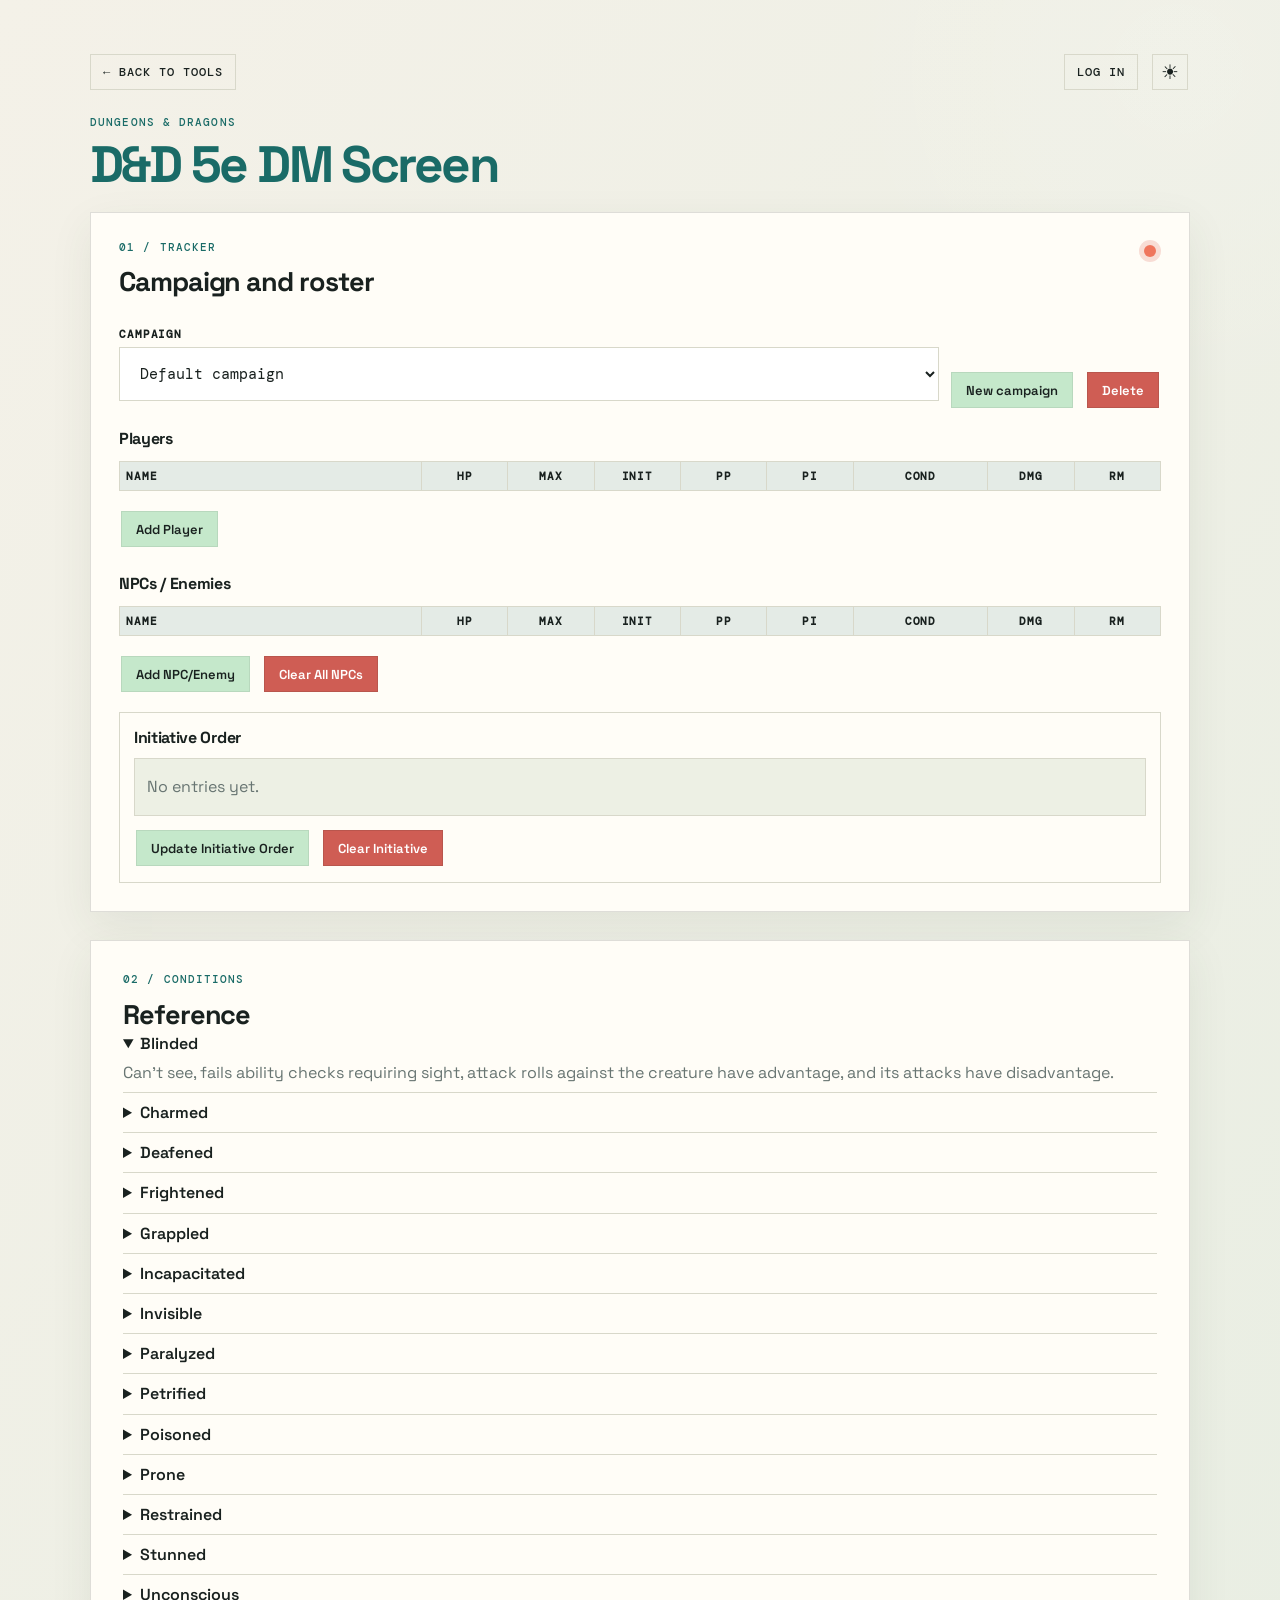
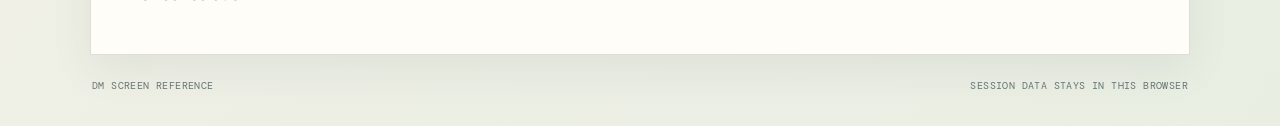
==== commit a2edf642: "formatting major update" ====
--- a/dm-screen/index.html
+++ b/dm-screen/index.html
@@ -63,15 +63,26 @@
     }
 
     * { box-sizing:border-box; }
-    html { min-height:100%; overflow-x:hidden; touch-action:pan-x pan-y pinch-zoom; }
+    html {
+      min-height:100%;
+      overflow-x:hidden;
+      touch-action:pan-x pan-y pinch-zoom;
+    }
     body {
       margin:0;
+      min-width:320px;
       color:var(--ink);
       background:radial-gradient(circle at 92% 4%, rgba(255,255,255,.12) 0, transparent 18%), linear-gradient(125deg,var(--paper) 0%,var(--surface) 100%);
       font-family:'Space Grotesk', sans-serif;
       min-height:100svh;
     }
 
+    .shell {
+      width:min(1100px, calc(100% - 32px));
+      margin:0 auto;
+      padding:52px 0 34px;
+      background:transparent;
+    }
 
     .campaign-bar {
       display:flex;
@@ -85,10 +96,17 @@
       flex:1;
       flex-direction:column;
       gap:6px;
-      color:var(--muted);
-      font:500 11px 'DM Mono',monospace;
+      color:var(--ink);
+      font:600 11px 'DM Mono',monospace;
       letter-spacing:.08em;
       text-transform:uppercase;
+    }
+
+    .campaign-controls {
+      display:flex;
+      align-items:flex-end;
+      gap:10px;
+      flex-wrap:wrap;
     }
 
     .campaign-bar select,
@@ -147,6 +165,27 @@
       background:transparent;
       color:var(--ink);
       border:1px solid var(--line);
+    }
+
+    #delete-campaign {
+      background:#cf5d54;
+      color:#fff;
+      border:1px solid rgba(25,33,31,.12);
+      min-height:36px;
+      padding:8px 14px;
+      font:600 13px 'Space Grotesk',sans-serif;
+      margin:2px;
+    }
+
+    td button[onclick*="removePlayer"],
+    td button[onclick*="removeNPC"],
+    .rm-button {
+      background:#cf5d54;
+      color:#fff;
+      border:1px solid rgba(25,33,31,.12);
+      min-height:30px;
+      padding:6px 10px;
+      font:600 12px 'Space Grotesk',sans-serif;
     }
 
     .button-dark {
@@ -438,8 +477,9 @@
           Campaign
           <select id="campaign-select" aria-label="Select campaign"></select>
         </label>
-        <div class="control-group">
+        <div class="campaign-controls">
           <button id="new-campaign" type="button">New campaign</button>
+          <button id="delete-campaign" type="button" class="button-simple">Delete</button>
         </div>
       </div>
 
@@ -844,7 +884,7 @@
             </div>
           </td>
           <td class="damage-cell"><div class="damage-input-wrap"><input type="number" id="player-dmg-${i}" onkeydown="if(event.key==='Enter'){applyPlayerDamage(${i})}" placeholder="dmg"><button class="damage-apply" onclick="applyPlayerDamage(${i})" aria-label="Apply damage">✓</button></div></td>
-          <td><button type="button" onclick="removePlayer(${i})">X</button></td>
+          <td><button type="button" class="rm-button" onclick="removePlayer(${i})">X</button></td>
         `;
         tbody.appendChild(tr);
       });
@@ -944,7 +984,7 @@
             </div>
           </td>
           <td class="damage-cell"><div class="damage-input-wrap"><input type="number" id="npc-dmg-${i}" onkeydown="if(event.key==='Enter'){applyNPCDamage(${i})}" placeholder="dmg"><button class="damage-apply" onclick="applyNPCDamage(${i})" aria-label="Apply damage">✓</button></div></td>
-          <td><button type="button" onclick="removeNPC(${i})">X</button></td>
+          <td><button type="button" class="rm-button" onclick="removeNPC(${i})">X</button></td>
         `;
         tbody.appendChild(tr);
       });
@@ -1112,6 +1152,26 @@
       saveData();
     });
 
+    document.getElementById('delete-campaign').addEventListener('click', () => {
+      const remainingIds = Object.keys(campaigns).filter(id => id !== activeCampaignId);
+      if (!remainingIds.length) {
+        alert('Keep at least one campaign in the tracker.');
+        return;
+      }
+      if (!confirm(`Delete the current campaign, \"${campaigns[activeCampaignId]?.name || activeCampaignId}\"?`)) {
+        return;
+      }
+
+      delete campaigns[activeCampaignId];
+      activeCampaignId = remainingIds[0];
+      restoreCampaign(activeCampaignId);
+      renderCampaigns();
+      renderPlayers();
+      renderNPCs();
+      renderInitiativeList();
+      saveData();
+    });
+
     updateThemeToggle();
     syncAuthState();
     loadData();
--- a/lineup-coach/styles.css
+++ b/lineup-coach/styles.css
@@ -8,8 +8,19 @@
   color:var(--accent-ink);
 }
 * { box-sizing:border-box; }
-html { min-height:100%; overflow-x:hidden; touch-action:pan-x pan-y pinch-zoom; }
-body { margin:0; color:var(--ink); background:radial-gradient(circle at 92% 4%, rgba(255,255,255,.12) 0, transparent 18%), linear-gradient(125deg,var(--paper) 0%,var(--surface) 100%); font-family:'Space Grotesk', sans-serif; min-height:100svh; }
+html {
+  min-height:100%;
+  overflow-x:hidden;
+  touch-action:pan-x pan-y pinch-zoom;
+}
+body {
+  margin:0;
+  min-width:320px;
+  color:var(--ink);
+  background:radial-gradient(circle at 92% 4%, rgba(255,255,255,.12) 0, transparent 18%), linear-gradient(125deg,var(--paper) 0%,var(--surface) 100%);
+  font-family:'Space Grotesk', sans-serif;
+  min-height:100svh;
+}
 .shell { width:min(1100px, calc(100% - 32px)); margin:0 auto; padding:52px 0 34px; background:transparent; }
 .back-link { display:inline-flex; align-items:center; justify-content:center; min-height:36px; border:1px solid var(--line); background:transparent; color:var(--ink); font:500 12px 'DM Mono',monospace; text-decoration:none; text-transform:uppercase; letter-spacing:.08em; padding:0 12px; box-sizing:border-box; }
 .utility-row { display:flex; align-items:center; justify-content:space-between; gap:16px; margin-bottom:24px; }
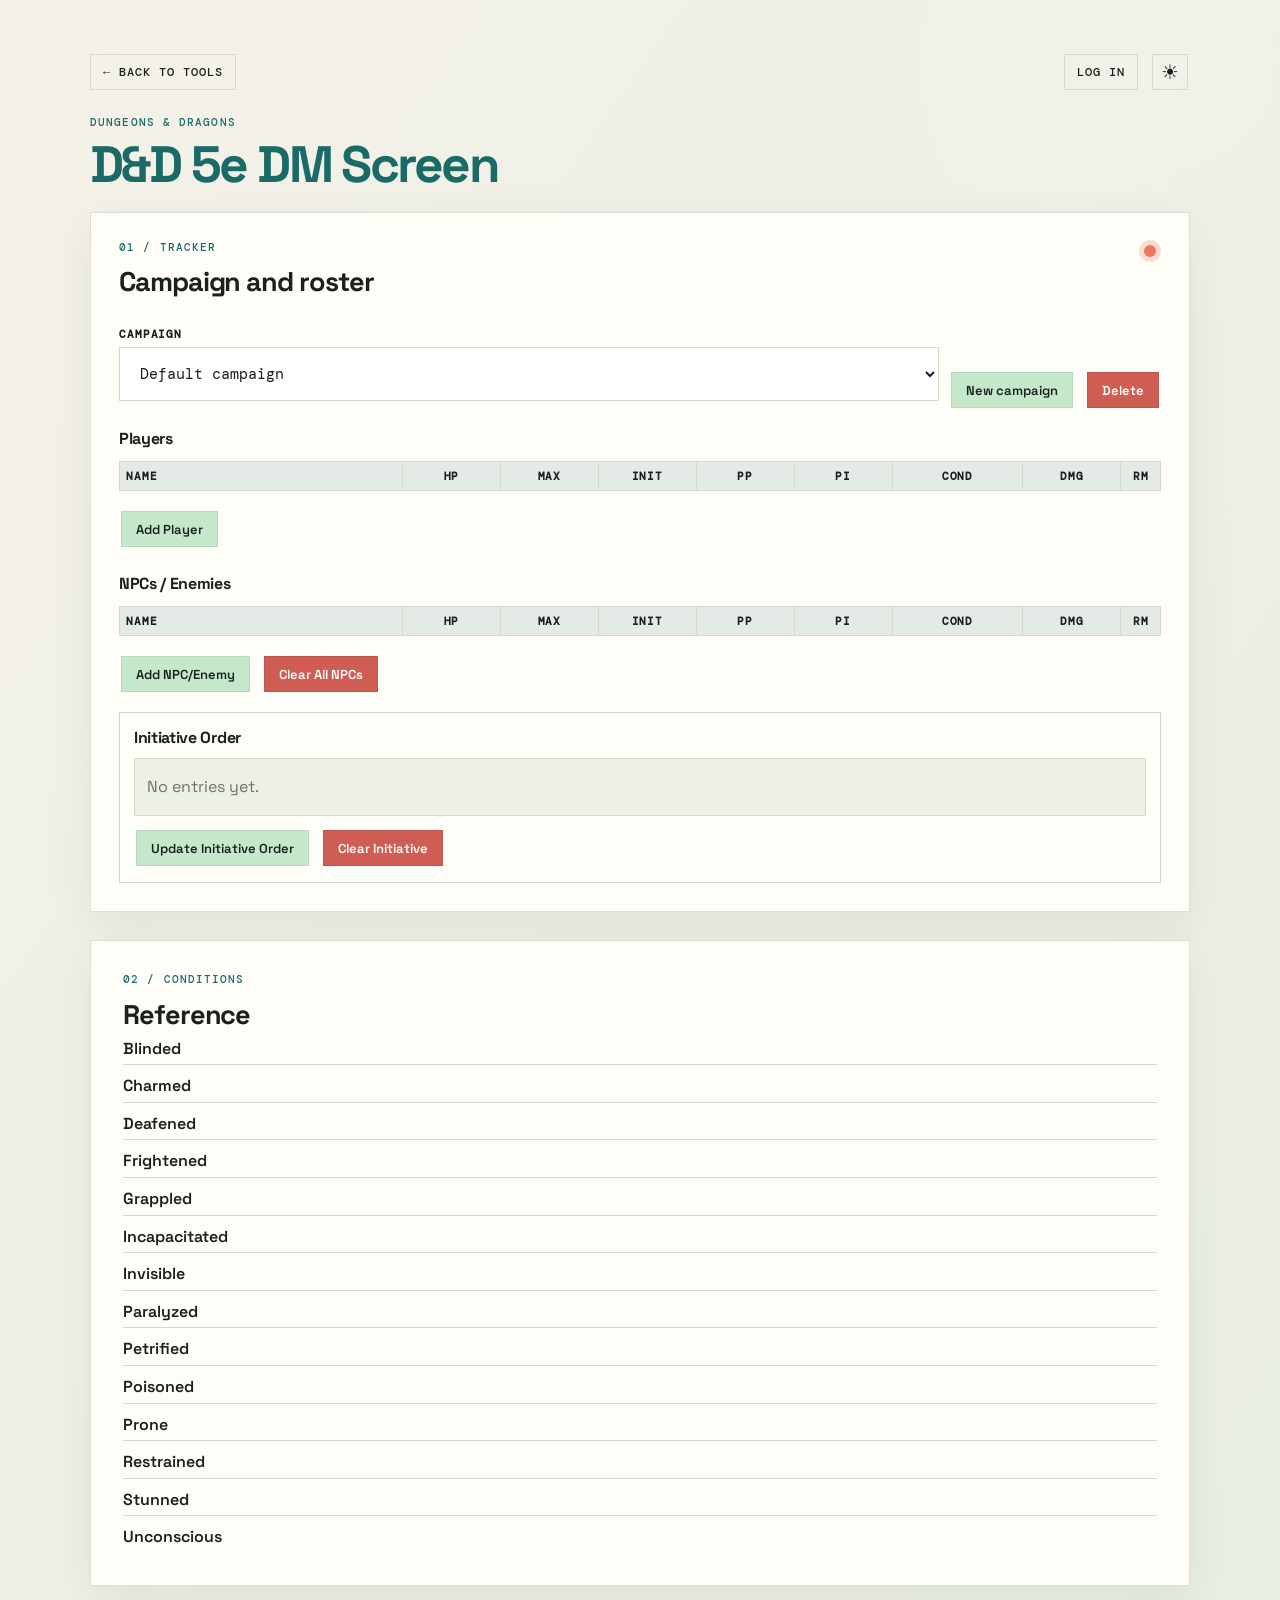
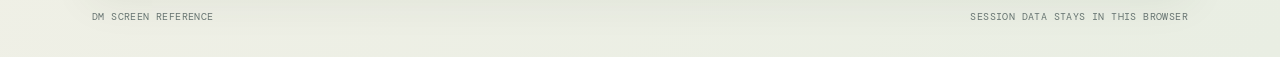
==== commit 9a10732d: "format adjustments, custom conditions, tooltips for conditions" ====
--- a/dm-screen/index.html
+++ b/dm-screen/index.html
@@ -183,9 +183,16 @@
       background:#cf5d54;
       color:#fff;
       border:1px solid rgba(25,33,31,.12);
-      min-height:30px;
-      padding:6px 10px;
+      width:22px;
+      height:22px;
+      min-width:22px;
+      min-height:22px;
+      padding:0;
       font:600 12px 'Space Grotesk',sans-serif;
+      line-height:1;
+      display:block;
+      margin:4px auto;
+      text-align:center;
     }
 
     .button-dark {
@@ -215,12 +222,21 @@
       color:var(--ink);
     }
 
-    .table-shell { margin-top:8px; }
+    .table-shell {
+      margin-top:8px;
+      overflow:visible;
+    }
     .table-scroll {
-      overflow-x:hidden;
+      overflow-x:visible;
+      overflow-y:visible;
       margin-bottom:18px;
       -webkit-overflow-scrolling:touch;
       touch-action:pan-x pinch-zoom;
+    }
+    .roster-column,
+    td,
+    th {
+      overflow:visible;
     }
 
     table {
@@ -253,7 +269,7 @@
 
     th:first-child, td:first-child {
       width:26%;
-      min-width:100px;
+      min-width:110px;
       text-align:left;
     }
 
@@ -262,21 +278,27 @@
     th:nth-child(4), td:nth-child(4),
     th:nth-child(5), td:nth-child(5),
     th:nth-child(6), td:nth-child(6) {
-      width:7%;
-      min-width:36px;
-      max-width:60px;
+      width:9%;
+      min-width:64px;
+      max-width:88px;
     }
 
     th:nth-child(7), td:nth-child(7) {
       width:12%;
+      min-width:94px;
+    }
+
+    th:nth-child(8), td:nth-child(8) {
+      width:9%;
       min-width:72px;
-    }
-
-    th:nth-child(8), td:nth-child(8),
+      max-width:92px;
+    }
+
     th:nth-child(9), td:nth-child(9) {
-      width:7%;
-      min-width:46px;
-      max-width:58px;
+      width:38px !important;
+      min-width:38px !important;
+      max-width:38px !important;
+      padding:0 !important;
     }
 
     input[type="text"],
@@ -288,24 +310,32 @@
       color:var(--ink);
       border:1px solid var(--line);
       border-radius:0;
+      -moz-appearance:textfield;
+      appearance:textfield;
+    }
+
+    input[type="number"]::-webkit-inner-spin-button,
+    input[type="number"]::-webkit-outer-spin-button {
+      -webkit-appearance: none;
+      margin: 0;
     }
 
     input[type="number"].hp-input {
-      width:54px !important;
-      max-width:54px !important;
-      min-width:54px !important;
+      width:72px !important;
+      max-width:72px !important;
+      min-width:72px !important;
       font-size:1em;
       padding-right:18px;
     }
 
     input[type="number"]:not(.hp-input) {
-      width:48px !important;
-      max-width:48px !important;
-      min-width:48px !important;
+      width:64px !important;
+      max-width:64px !important;
+      min-width:64px !important;
       padding-right:18px;
     }
 
-    .damage-cell { min-width:82px; }
+    .damage-cell { min-width:106px; }
     .damage-input-wrap {
       display:flex;
       align-items:center;
@@ -314,9 +344,9 @@
       margin:0 auto;
     }
     .damage-input-wrap input[type="number"] {
-      width:46px;
-      min-width:46px;
-      max-width:46px;
+      width:68px;
+      min-width:68px;
+      max-width:68px;
       padding:5px 16px 5px 6px;
       text-align:center;
     }
@@ -333,9 +363,30 @@
       color:var(--accent-ink);
     }
     .cond-dropdown-menu {
+      position:fixed;
+      z-index:2147483647 !important;
+      isolation:isolate;
       background:var(--card) !important;
       border-color:var(--line) !important;
       color:var(--ink);
+      box-shadow:0 18px 28px rgba(0,0,0,.18);
+      padding:4px 0;
+    }
+    .cond-dropdown-menu label {
+      display:flex !important;
+      align-items:center;
+      gap:6px;
+      padding:1px 8px !important;
+      margin:0 !important;
+      min-height:18px;
+      line-height:1.1;
+      font-size:11px;
+    }
+    .cond-dropdown-menu input[type="checkbox"] {
+      margin:0;
+      width:12px;
+      height:12px;
+      flex:0 0 auto;
     }
 
     .resize-handle {
@@ -344,16 +395,6 @@
       right:-4px;
       width:10px;
       height:100%;
-      cursor:col-resize;
-      user-select:none;
-      touch-action: none;
-      z-index:2;
-    }
-
-    .resize-handle::after {
-      content:"";
-      position:absolute;
-      inset:4px 4px 4px 3px;
       border-right:2px solid var(--line);
       opacity:0;
       transition:opacity .15s ease;
@@ -406,21 +447,199 @@
       flex-wrap:wrap;
     }
 
+    .conditions-list {
+      display:flex;
+      flex-direction:column;
+      gap:4px;
+    }
     .conditions-list details {
-      margin-bottom:8px;
-      line-height:1.45;
+      margin:0;
+      line-height:1.35;
       border-bottom:1px solid var(--line);
-      padding-bottom:8px;
+      padding:6px 0 5px;
     }
     .conditions-list details:last-child { border-bottom:0; }
     .conditions-list summary {
       cursor:pointer;
       font-weight:600;
       color:var(--ink);
-    }
+      list-style:none;
+    }
+    .conditions-list summary::-webkit-details-marker { display:none; }
     .conditions-list div {
       color:var(--muted);
       margin-top:6px;
+    }
+    .custom-condition-panel {
+      margin-top:18px;
+      padding-top:14px;
+      border-top:1px solid var(--line);
+    }
+    .custom-condition-panel[hidden] {
+      display:none;
+    }
+    .custom-condition-form {
+      display:grid;
+      grid-template-columns: minmax(160px, 220px) minmax(220px, 1fr) auto;
+      gap:10px;
+      align-items:end;
+      margin-top:12px;
+    }
+    .custom-condition-form label {
+      display:flex;
+      flex-direction:column;
+      gap:6px;
+      font:600 11px 'DM Mono',monospace;
+      letter-spacing:.08em;
+      text-transform:uppercase;
+      color:var(--ink);
+    }
+    .custom-condition-form input {
+      width:100%;
+      padding:8px 10px;
+      border:1px solid var(--line);
+      background:var(--input);
+      color:var(--ink);
+      font:14px 'Space Grotesk',sans-serif;
+    }
+    .custom-condition-form button {
+      min-height:38px;
+    }
+    .custom-condition-list {
+      list-style:none;
+      margin:14px 0 0;
+      padding:0;
+      display:grid;
+      gap:8px;
+    }
+    .custom-condition-item {
+      display:flex;
+      justify-content:space-between;
+      align-items:center;
+      gap:10px;
+      padding:8px 10px;
+      border:1px solid var(--line);
+      background:var(--chip-bg);
+    }
+    .custom-condition-item strong {
+      display:block;
+      color:var(--ink);
+      margin-bottom:2px;
+    }
+    .custom-condition-item span {
+      display:block;
+      color:var(--muted);
+      font-size:12px;
+      line-height:1.4;
+    }
+    .custom-condition-remove {
+      background:#cf5d54;
+      color:#fff;
+      border:1px solid rgba(25,33,31,.12);
+      min-height:28px;
+      padding:0 8px;
+      font-size:12px;
+    }
+    .condition-chip {
+      display:inline-flex;
+      align-items:center;
+      justify-content:center;
+      gap:4px;
+      padding:2px 6px;
+      margin:2px 4px 0 0;
+      border:1px solid var(--line);
+      background:var(--chip-bg);
+      color:var(--ink);
+      font:600 11px 'DM Mono',monospace;
+      cursor:pointer;
+      transition:background .15s ease, border-color .15s ease;
+      position:relative;
+      z-index:1;
+    }
+    .condition-chip-remove {
+      display:inline-flex;
+      align-items:center;
+      justify-content:center;
+      width:12px;
+      height:12px;
+      padding:0;
+      margin:0;
+      border:1px solid rgba(25,33,31,.18);
+      background:#cf5d54;
+      color:#fff;
+      font:700 9px 'Space Grotesk',sans-serif;
+      line-height:1;
+      cursor:pointer;
+      border-radius:2px;
+    }
+    .dropdown-conditions {
+      position:relative;
+      overflow:visible;
+      z-index:999;
+    }
+    td:nth-child(7) {
+      position:relative;
+      z-index:10;
+    }
+    .condition-chip:hover,
+    .condition-chip:focus-visible {
+      background:var(--accent);
+      border-color:var(--teal);
+      outline:none;
+    }
+    .condition-tooltip {
+      position:absolute;
+      left:50%;
+      bottom:calc(100% + 8px);
+      transform:translateX(-50%);
+      width:max-content;
+      max-width:260px;
+      min-width:150px;
+      padding:8px 10px;
+      border:1px solid var(--teal);
+      background:var(--panel);
+      color:var(--ink);
+      box-shadow:0 10px 24px rgba(0,0,0,.12);
+      font:500 11px 'Space Grotesk',sans-serif;
+      line-height:1.4;
+      pointer-events:none;
+      z-index:20;
+      opacity:0;
+      visibility:hidden;
+      transition:opacity .12s ease, visibility .12s ease;
+    }
+    .condition-tooltip.visible {
+      opacity:1;
+      visibility:visible;
+    }
+    .initiative-condition {
+      position:relative;
+      display:inline-flex;
+      align-items:center;
+      justify-content:center;
+      padding:2px 6px;
+      margin:2px 4px 0 0;
+      border:1px solid var(--line);
+      background:var(--chip-bg);
+      color:var(--ink);
+      font:600 11px 'DM Mono',monospace;
+      cursor:pointer;
+    }
+    .initiative-condition:hover,
+    .initiative-condition:focus-visible {
+      background:var(--accent);
+      border-color:var(--teal);
+      outline:none;
+    }
+    .condition-tooltip::after {
+      content:"";
+      position:absolute;
+      left:50%;
+      top:100%;
+      transform:translateX(-50%);
+      border-width:6px 6px 0 6px;
+      border-style:solid;
+      border-color:var(--teal) transparent transparent transparent;
     }
 
     footer {
@@ -555,63 +774,22 @@
         </div>
       </div>
 
-      <div class="conditions-list">
-        <details open>
-          <summary>Blinded</summary>
-          <div>Can't see, fails ability checks requiring sight, attack rolls against the creature have advantage, and its attacks have disadvantage.</div>
-        </details>
-        <details>
-          <summary>Charmed</summary>
-          <div>Can't attack the charmer or target it with harmful abilities, and the charmer has advantage on social checks against it.</div>
-        </details>
-        <details>
-          <summary>Deafened</summary>
-          <div>Can't hear and automatically fails any ability check that requires hearing.</div>
-        </details>
-        <details>
-          <summary>Frightened</summary>
-          <div>Disadvantage on ability checks and attack rolls while the source of fear is in sight, and it can't willingly move closer to the source.</div>
-        </details>
-        <details>
-          <summary>Grappled</summary>
-          <div>Speed becomes 0, and the condition ends if the grappler is incapacitated or the creature is no longer in reach.</div>
-        </details>
-        <details>
-          <summary>Incapacitated</summary>
-          <div>Can't take actions or reactions.</div>
-        </details>
-        <details>
-          <summary>Invisible</summary>
-          <div>Can't be seen, can hide, attack rolls against it have disadvantage, and its attacks have advantage.</div>
-        </details>
-        <details>
-          <summary>Paralyzed</summary>
-          <div>Incapacitated, can't move or speak, fails STR and DEX saves, and attack rolls against it have advantage.</div>
-        </details>
-        <details>
-          <summary>Petrified</summary>
-          <div>Transformed into stone, incapacitated, immune to poison and disease, and resistant to all damage.</div>
-        </details>
-        <details>
-          <summary>Poisoned</summary>
-          <div>Disadvantage on attack rolls and ability checks.</div>
-        </details>
-        <details>
-          <summary>Prone</summary>
-          <div>Only crawls or stands, has disadvantage on attacks, and attack rolls against it within 5 feet have advantage.</div>
-        </details>
-        <details>
-          <summary>Restrained</summary>
-          <div>Speed becomes 0, attack rolls against it have advantage, and its attacks have disadvantage.</div>
-        </details>
-        <details>
-          <summary>Stunned</summary>
-          <div>Incapacitated, can't move, speaks falteringly, fails STR and DEX saves, and attacks against it have advantage.</div>
-        </details>
-        <details>
-          <summary>Unconscious</summary>
-          <div>Incapacitated, can't move or speak, fails STR and DEX saves, drops held items, and attack rolls against it have advantage.</div>
-        </details>
+      <div id="conditions-list" class="conditions-list"></div>
+
+      <div id="custom-condition-panel" class="custom-condition-panel" hidden>
+        <h3>Custom conditions</h3>
+        <form id="custom-condition-form" class="custom-condition-form" autocomplete="off">
+          <label>
+            Name
+            <input id="custom-condition-name" name="name" type="text" maxlength="60" placeholder="Ex: Hexed" required>
+          </label>
+          <label>
+            Description
+            <input id="custom-condition-description" name="description" type="text" maxlength="220" placeholder="What does this condition do?" required>
+          </label>
+          <button type="submit">Add condition</button>
+        </form>
+        <ul id="custom-condition-list" class="custom-condition-list"></ul>
       </div>
     </section>
 
@@ -641,11 +819,89 @@
       themeToggle.setAttribute('aria-pressed', String(dark));
     };
 
+    const conditionDescriptions = {
+      Blinded: "Can't see, fails ability checks requiring sight, attack rolls against the creature have advantage, and its attacks have disadvantage.",
+      Charmed: "Can't attack the charmer or target it with harmful abilities, and the charmer has advantage on social checks against it.",
+      Deafened: "Can't hear and automatically fails any ability check that requires hearing.",
+      Frightened: "Disadvantage on ability checks and attack rolls while the source of fear is in sight, and it can't willingly move closer to the source.",
+      Grappled: "Speed becomes 0, and the condition ends if the grappler is incapacitated or the creature is no longer in reach.",
+      Incapacitated: "Can't take actions or reactions.",
+      Invisible: "Can't be seen, can hide, attack rolls against it have disadvantage, and its attacks have advantage.",
+      Paralyzed: "Incapacitated, can't move or speak, fails STR and DEX saves, and attack rolls against it have advantage.",
+      Petrified: "Transformed into stone, incapacitated, immune to poison and disease, and resistant to all damage.",
+      Poisoned: "Disadvantage on attack rolls and ability checks.",
+      Prone: "Only crawls or stands, has disadvantage on attacks, and attack rolls against it within 5 feet have advantage.",
+      Restrained: "Speed becomes 0, attack rolls against it have advantage, and its attacks have disadvantage.",
+      Stunned: "Incapacitated, can't move, speaks falteringly, fails STR and DEX saves, and attacks against it have advantage.",
+      Unconscious: "Incapacitated, can't move or speak, fails STR and DEX saves, drops held items, and attack rolls against it have advantage."
+    };
+
+    const userState = {
+      authenticated: false,
+      username: null,
+      customConditions: []
+    };
+
+    async function refreshUserCustomConditions() {
+      if (!userState.authenticated || !userState.username) {
+        userState.customConditions = [];
+        renderConditionReference();
+        return;
+      }
+
+      try {
+        const response = await fetch('/api/data', { credentials: 'same-origin' });
+        if (!response.ok) {
+          userState.customConditions = [];
+          renderConditionReference();
+          return;
+        }
+
+        const result = await response.json().catch(() => ({}));
+        window.__jpDmData = result?.data || {};
+        const items = Array.isArray(window.__jpDmData.customConditions) ? window.__jpDmData.customConditions : [];
+        userState.customConditions = items
+          .filter(item => item && typeof item.name === 'string')
+          .map(item => ({
+            name: item.name.trim(),
+            description: typeof item.description === 'string' ? item.description.trim() : ''
+          }))
+          .filter(item => item.name);
+      } catch {
+        userState.customConditions = [];
+      }
+
+      renderConditionReference();
+    }
+
+    async function persistUserCustomConditions() {
+      if (!userState.authenticated || !userState.username) return;
+      try {
+        const currentData = { ...(window.__jpDmData || {}) };
+        currentData.customConditions = userState.customConditions;
+
+        const response = await fetch('/api/data', {
+          method: 'PATCH',
+          credentials: 'same-origin',
+          headers: { 'Content-Type': 'application/json' },
+          body: JSON.stringify(currentData)
+        });
+        if (response.ok) {
+          const result = await response.json().catch(() => ({}));
+          window.__jpDmData = result?.data || { customConditions: userState.customConditions };
+        }
+      } catch {
+        // local-only fallback is intentionally not used for user-specific conditions
+      }
+    }
+
     const syncAuthState = async () => {
       try {
         const response = await fetch('/api/auth/session', { credentials: 'same-origin' });
         const result = await response.json().catch(() => ({}));
         const authenticated = !!result?.authenticated;
+        userState.authenticated = authenticated;
+        userState.username = authenticated ? (result.username || null) : null;
 
         authLink.textContent = authenticated ? 'Log out' : 'Log in';
         authLink.setAttribute('aria-label', authenticated ? 'Log out' : 'Log in');
@@ -662,12 +918,199 @@
           authLink.href = '/login';
           authLink.onclick = null;
         }
+
+        const panel = document.getElementById('custom-condition-panel');
+        if (panel) panel.hidden = !authenticated;
+        if (authenticated) {
+          await refreshUserCustomConditions();
+        } else {
+          userState.customConditions = [];
+          renderConditionReference();
+        }
       } catch {
+        userState.authenticated = false;
+        userState.username = null;
         authLink.textContent = 'Log in';
         authLink.href = '/login';
         authLink.dataset.authenticated = 'false';
+        const panel = document.getElementById('custom-condition-panel');
+        if (panel) panel.hidden = true;
+        userState.customConditions = [];
+        renderConditionReference();
       }
     };
+
+    function getConditionDescription(condition) {
+      const match = String(condition || '').trim();
+      if (!match) return '';
+
+      const custom = userState.customConditions.find(item => item.name.toLowerCase() === match.toLowerCase());
+      if (custom?.description) return custom.description;
+
+      return conditionDescriptions[match] || '';
+    }
+
+    function buildConditionOptions() {
+      const seen = new Set();
+      const result = [];
+      [...builtinConditions, ...userState.customConditions.map(item => item.name)].forEach(name => {
+        const clean = String(name || '').trim();
+        if (!clean || seen.has(clean.toLowerCase())) return;
+        seen.add(clean.toLowerCase());
+        result.push(clean);
+      });
+      return result;
+    }
+
+    function renderConditionReference() {
+      const container = document.getElementById('conditions-list');
+      if (!container) return;
+
+      const builtInEntries = builtinConditions.map(condition => ({
+        name: condition,
+        description: conditionDescriptions[condition] || ''
+      }));
+
+      const customEntries = userState.customConditions.map(item => ({
+        name: item.name,
+        description: item.description || 'Custom condition.'
+      }));
+
+      const entries = [...builtInEntries, ...customEntries];
+      container.innerHTML = entries.map(entry => `
+        <details>
+          <summary data-condition="${escapeHtml(entry.name)}">${escapeHtml(entry.name)}</summary>
+          <div>${escapeHtml(entry.description)}</div>
+        </details>
+      `).join('');
+
+      const customList = document.getElementById('custom-condition-list');
+      if (customList) {
+        if (!userState.authenticated) {
+          customList.innerHTML = '<li class="custom-condition-item"><div><strong>Log in</strong><span>Sign in to create conditions that only your account can see.</span></div></li>';
+          return;
+        }
+
+        if (!userState.customConditions.length) {
+          customList.innerHTML = '<li class="custom-condition-item"><div><strong>No custom conditions yet</strong><span>Use the form above to add one for this account.</span></div></li>';
+          return;
+        }
+
+        customList.innerHTML = userState.customConditions.map(condition => `
+          <li class="custom-condition-item">
+            <div>
+              <strong>${escapeHtml(condition.name)}</strong>
+              <span>${escapeHtml(condition.description)}</span>
+            </div>
+            <button type="button" class="custom-condition-remove" data-custom-condition="${escapeHtml(condition.name)}">Remove</button>
+          </li>
+        `).join('');
+
+        customList.querySelectorAll('.custom-condition-remove').forEach(button => {
+          button.addEventListener('click', async () => {
+            const name = button.dataset.customCondition || '';
+            userState.customConditions = userState.customConditions.filter(item => item.name.toLowerCase() !== name.toLowerCase());
+            await persistUserCustomConditions();
+            renderConditionReference();
+            renderPlayers();
+            renderNPCs();
+            renderInitiativeList();
+          });
+        });
+      }
+    }
+
+    document.getElementById('custom-condition-form')?.addEventListener('submit', async (event) => {
+      event.preventDefault();
+      if (!userState.authenticated || !userState.username) {
+        window.location.href = '/login';
+        return;
+      }
+
+      const form = event.currentTarget;
+      const nameInput = form.querySelector('#custom-condition-name');
+      const descriptionInput = form.querySelector('#custom-condition-description');
+      const name = String(nameInput.value || '').trim();
+      const description = String(descriptionInput.value || '').trim();
+
+      if (!name || !description) return;
+
+      const duplicate = userState.customConditions.find(item => item.name.toLowerCase() === name.toLowerCase());
+      if (duplicate) {
+        duplicate.description = description;
+      } else {
+        userState.customConditions.push({ name, description });
+      }
+
+      form.reset();
+      await persistUserCustomConditions();
+      renderConditionReference();
+      renderPlayers();
+      renderNPCs();
+      renderInitiativeList();
+    });
+
+    function setConditionTooltip(chip, condition) {
+      if (!chip) return;
+
+      let tooltip = chip.querySelector('.condition-tooltip');
+      if (!tooltip) {
+        tooltip = document.createElement('div');
+        tooltip.className = 'condition-tooltip';
+        chip.appendChild(tooltip);
+      }
+
+      const description = getConditionDescription(condition);
+      if (!description) {
+        tooltip.classList.remove('visible');
+        tooltip.textContent = '';
+        return;
+      }
+
+      tooltip.textContent = description;
+      tooltip.classList.add('visible');
+    }
+
+    function hideConditionTooltip(chip) {
+      if (!chip) return;
+      const tooltip = chip.querySelector('.condition-tooltip');
+      if (tooltip) tooltip.classList.remove('visible');
+    }
+
+    function bindConditionChips() {
+      document.querySelectorAll('.condition-chip').forEach(chip => {
+        const condition = chip.dataset.condition || '';
+        chip.addEventListener('mouseenter', () => setConditionTooltip(chip, condition));
+        chip.addEventListener('mouseleave', () => hideConditionTooltip(chip));
+        chip.addEventListener('focus', () => setConditionTooltip(chip, condition));
+        chip.addEventListener('blur', () => hideConditionTooltip(chip));
+      });
+
+      document.querySelectorAll('.condition-chip-remove').forEach(button => {
+        button.addEventListener('click', (event) => {
+          event.stopPropagation();
+          const condition = button.dataset.condition || '';
+          const row = button.closest('tr');
+          if (!row) return;
+
+          const playerIndex = Array.from(document.querySelectorAll('#playerTable tbody tr')).indexOf(row);
+          const npcIndex = Array.from(document.querySelectorAll('#npcTable tbody tr')).indexOf(row);
+
+          if (playerIndex >= 0) {
+            players[playerIndex].conditions = (players[playerIndex].conditions || []).filter(c => c !== condition);
+            renderPlayers();
+          }
+
+          if (npcIndex >= 0) {
+            npcs[npcIndex].conditions = (npcs[npcIndex].conditions || []).filter(c => c !== condition);
+            renderNPCs();
+          }
+
+          renderInitiativeList();
+          saveData();
+        });
+      });
+    }
 
     function setColumnWidth(tableId, columnIndex, width) {
       const table = document.getElementById(tableId);
@@ -863,6 +1306,13 @@
       players.forEach((p, i) => {
         const tr = document.createElement('tr');
         const conditions = Array.isArray(p.conditions) ? p.conditions : p.conditions ? [p.conditions] : [];
+        const showCustomInput = !!p.customInputOpen;
+        const conditionMarkup = conditions.length ? conditions.map(condition => `
+          <span class="condition-chip" data-condition="${escapeHtml(condition)}" tabindex="0">
+            <span>${escapeHtml(condition)}</span>
+            <button type="button" class="condition-chip-remove" data-condition="${escapeHtml(condition)}" aria-label="Remove ${escapeHtml(condition)} condition">×</button>
+          </span>
+        `).join(' ') : '';
         tr.innerHTML = `
           <td><input type="text" value="${escapeHtml(p.name || '')}" onchange="updatePlayer(${i}, 'name', this.value)"></td>
           <td><input type="number" class="hp-input" value="${p.hp || 0}" min="0" onchange="updatePlayer(${i}, 'hp', this.value)"></td>
@@ -874,13 +1324,13 @@
             <div class="dropdown-conditions" style="position:relative;">
               <button type="button" onclick="toggleCondDropdown('player', ${i})" style="width:90%;">Conditions</button>
               <div id="player-cond-dropdown-${i}" class="cond-dropdown-menu" style="display:none; position:absolute; background:#222; border:1px solid #444; z-index:10; width:220px; max-height:220px; overflow:auto; left:0;">
-                ${builtinConditions.map(cond => `
-                  <label style='display:block; padding:2px 8px;'><input type='checkbox' value='${cond}' ${Array.isArray(p.conditions) && p.conditions.includes(cond) ? 'checked' : ''} onchange='togglePlayerCond(${i}, this.value, this.checked)'> ${cond}</label>
+                ${buildConditionOptions().map(cond => `
+                  <label style='display:flex; align-items:center; gap:6px; padding:1px 8px; margin:0; min-height:18px; line-height:1.1;'><input type='checkbox' value='${cond}' ${Array.isArray(p.conditions) && p.conditions.includes(cond) ? 'checked' : ''} onchange='togglePlayerCond(${i}, this.value, this.checked)'> ${cond}</label>
                 `).join('')}
-                <label style='display:block; padding:2px 8px;'><input type='checkbox' value='Other' ${Array.isArray(p.conditions) && p.conditions.some(c => !builtinConditions.includes(c)) ? 'checked' : ''} onchange='togglePlayerCond(${i}, "Other", this.checked)'> Other...</label>
+                <label style='display:flex; align-items:center; gap:6px; padding:1px 8px; margin:0; min-height:18px; line-height:1.1;'><input type='checkbox' value='Other' ${Array.isArray(p.conditions) && p.conditions.some(c => !buildConditionOptions().includes(c)) ? 'checked' : ''} onchange='togglePlayerCond(${i}, "Other", this.checked)'> Other...</label>
               </div>
-              <input type="text" id="player-cond-other-${i}" style="width:90%; margin-top:2px; display:${conditions.some(c => !builtinConditions.includes(c)) ? 'block' : 'none'}" value="${escapeHtml(conditions.filter(c => !builtinConditions.includes(c)).join(', '))}" placeholder="Custom condition(s), comma separated" onchange="updatePlayerOtherCondition(${i}, this.value)">
-              <div style="margin-top:2px; color:#ffd700; font-size:0.95em;">${escapeHtml(conditions.join(', '))}</div>
+              <input type="text" id="player-cond-other-${i}" style="width:90%; margin-top:2px; display:${showCustomInput ? 'block' : 'none'}" value="${escapeHtml(conditions.filter(c => !builtinConditions.includes(c)).join(', '))}" placeholder="Custom condition(s), comma separated" onkeydown="if(event.key==='Enter'){event.preventDefault(); updatePlayerOtherCondition(${i}, this.value); this.blur();}" onchange="updatePlayerOtherCondition(${i}, this.value)">
+              <div style="margin-top:2px; color:var(--ink); font-size:0.95em; line-height:1.4;">${conditionMarkup}</div>
             </div>
           </td>
           <td class="damage-cell"><div class="damage-input-wrap"><input type="number" id="player-dmg-${i}" onkeydown="if(event.key==='Enter'){applyPlayerDamage(${i})}" placeholder="dmg"><button class="damage-apply" onclick="applyPlayerDamage(${i})" aria-label="Apply damage">✓</button></div></td>
@@ -888,6 +1338,7 @@
         `;
         tbody.appendChild(tr);
       });
+      bindConditionChips();
       installColumnResizers(document.getElementById('playerTable'));
     }
 
@@ -928,10 +1379,11 @@
       let arr = Array.isArray(players[idx].conditions) ? [...players[idx].conditions] : [];
       if (cond === 'Other') {
         if (checked) {
-          if (!arr.some(c => !builtinConditions.includes(c))) arr.push('');
+          players[idx].customInputOpen = true;
           document.getElementById('player-cond-other-' + idx).style.display = 'block';
         } else {
           arr = arr.filter(c => builtinConditions.includes(c));
+          players[idx].customInputOpen = false;
           document.getElementById('player-cond-other-' + idx).style.display = 'none';
         }
       } else {
@@ -949,9 +1401,14 @@
     }
 
     function updatePlayerOtherCondition(idx, value) {
-      let arr = Array.isArray(players[idx].conditions) ? players[idx].conditions.filter(c => builtinConditions.includes(c)) : [];
+      let arr = Array.isArray(players[idx].conditions)
+        ? players[idx].conditions.filter(c => c !== '' && c !== null && c !== undefined && builtinConditions.includes(c))
+        : [];
       if (value) arr = [...arr, ...value.split(',').map(s => s.trim()).filter(Boolean)];
       players[idx].conditions = arr;
+      players[idx].customInputOpen = false;
+      const input = document.getElementById('player-cond-other-' + idx);
+      if (input) input.style.display = 'none';
       renderPlayers();
       renderInitiativeList();
       saveData();
@@ -963,6 +1420,13 @@
       npcs.forEach((n, i) => {
         const tr = document.createElement('tr');
         const conditions = Array.isArray(n.conditions) ? n.conditions : n.conditions ? [n.conditions] : [];
+        const showCustomInput = !!n.customInputOpen;
+        const conditionMarkup = conditions.length ? conditions.map(condition => `
+          <span class="condition-chip" data-condition="${escapeHtml(condition)}" tabindex="0">
+            <span>${escapeHtml(condition)}</span>
+            <button type="button" class="condition-chip-remove" data-condition="${escapeHtml(condition)}" aria-label="Remove ${escapeHtml(condition)} condition">×</button>
+          </span>
+        `).join(' ') : '';
         tr.innerHTML = `
           <td><input type="text" value="${escapeHtml(n.name || '')}" onchange="updateNPC(${i}, 'name', this.value)"></td>
           <td><input type="number" class="hp-input" value="${n.hp || 0}" min="0" onchange="updateNPC(${i}, 'hp', this.value)"></td>
@@ -974,13 +1438,13 @@
             <div class="dropdown-conditions" style="position:relative;">
               <button type="button" onclick="toggleCondDropdown('npc', ${i})" style="width:90%;">Conditions</button>
               <div id="npc-cond-dropdown-${i}" class="cond-dropdown-menu" style="display:none; position:absolute; background:#222; border:1px solid #444; z-index:10; width:220px; max-height:220px; overflow:auto; left:0;">
-                ${builtinConditions.map(cond => `
-                  <label style='display:block; padding:2px 8px;'><input type='checkbox' value='${cond}' ${Array.isArray(n.conditions) && n.conditions.includes(cond) ? 'checked' : ''} onchange='toggleNPCCond(${i}, this.value, this.checked)'> ${cond}</label>
+                ${buildConditionOptions().map(cond => `
+                  <label style='display:flex; align-items:center; gap:6px; padding:1px 8px; margin:0; min-height:18px; line-height:1.1;'><input type='checkbox' value='${cond}' ${Array.isArray(n.conditions) && n.conditions.includes(cond) ? 'checked' : ''} onchange='toggleNPCCond(${i}, this.value, this.checked)'> ${cond}</label>
                 `).join('')}
-                <label style='display:block; padding:2px 8px;'><input type='checkbox' value='Other' ${Array.isArray(n.conditions) && n.conditions.some(c => !builtinConditions.includes(c)) ? 'checked' : ''} onchange='toggleNPCCond(${i}, "Other", this.checked)'> Other...</label>
+                <label style='display:flex; align-items:center; gap:6px; padding:1px 8px; margin:0; min-height:18px; line-height:1.1;'><input type='checkbox' value='Other' ${Array.isArray(n.conditions) && n.conditions.some(c => !buildConditionOptions().includes(c)) ? 'checked' : ''} onchange='toggleNPCCond(${i}, "Other", this.checked)'> Other...</label>
               </div>
-              <input type="text" id="npc-cond-other-${i}" style="width:90%; margin-top:2px; display:${conditions.some(c => !builtinConditions.includes(c)) ? 'block' : 'none'}" value="${escapeHtml(conditions.filter(c => !builtinConditions.includes(c)).join(', '))}" placeholder="Custom condition(s), comma separated" onchange="updateNPCOtherCondition(${i}, this.value)">
-              <div style="margin-top:2px; color:#ffd700; font-size:0.95em;">${escapeHtml(conditions.join(', '))}</div>
+              <input type="text" id="npc-cond-other-${i}" style="width:90%; margin-top:2px; display:${showCustomInput ? 'block' : 'none'}" value="${escapeHtml(conditions.filter(c => !builtinConditions.includes(c)).join(', '))}" placeholder="Custom condition(s), comma separated" onkeydown="if(event.key==='Enter'){event.preventDefault(); updateNPCOtherCondition(${i}, this.value); this.blur();}" onchange="updateNPCOtherCondition(${i}, this.value)">
+              <div style="margin-top:2px; color:var(--ink); font-size:0.95em; line-height:1.4;">${conditionMarkup}</div>
             </div>
           </td>
           <td class="damage-cell"><div class="damage-input-wrap"><input type="number" id="npc-dmg-${i}" onkeydown="if(event.key==='Enter'){applyNPCDamage(${i})}" placeholder="dmg"><button class="damage-apply" onclick="applyNPCDamage(${i})" aria-label="Apply damage">✓</button></div></td>
@@ -988,6 +1452,7 @@
         `;
         tbody.appendChild(tr);
       });
+      bindConditionChips();
       installColumnResizers(document.getElementById('npcTable'));
     }
 
@@ -1055,10 +1520,11 @@
       let arr = Array.isArray(npcs[idx].conditions) ? [...npcs[idx].conditions] : [];
       if (cond === 'Other') {
         if (checked) {
-          if (!arr.some(c => !builtinConditions.includes(c))) arr.push('');
+          npcs[idx].customInputOpen = true;
           document.getElementById('npc-cond-other-' + idx).style.display = 'block';
         } else {
           arr = arr.filter(c => builtinConditions.includes(c));
+          npcs[idx].customInputOpen = false;
           document.getElementById('npc-cond-other-' + idx).style.display = 'none';
         }
       } else {
@@ -1076,9 +1542,14 @@
     }
 
     function updateNPCOtherCondition(idx, value) {
-      let arr = Array.isArray(npcs[idx].conditions) ? npcs[idx].conditions.filter(c => builtinConditions.includes(c)) : [];
+      let arr = Array.isArray(npcs[idx].conditions)
+        ? npcs[idx].conditions.filter(c => c !== '' && c !== null && c !== undefined && builtinConditions.includes(c))
+        : [];
       if (value) arr = [...arr, ...value.split(',').map(s => s.trim()).filter(Boolean)];
       npcs[idx].conditions = arr;
+      npcs[idx].customInputOpen = false;
+      const input = document.getElementById('npc-cond-other-' + idx);
+      if (input) input.style.display = 'none';
       renderNPCs();
       renderInitiativeList();
       saveData();
@@ -1101,7 +1572,20 @@
       }
 
       combined.forEach(entry => {
-        list.innerHTML += `<li><b>${escapeHtml(entry.init)}</b>: ${escapeHtml(entry.name)} (${escapeHtml(entry.hp)} HP${entry.conditions ? ' | ' + escapeHtml(entry.conditions) : ''})</li>`;
+        const conditionHtml = Array.isArray(entry.conditions) && entry.conditions.length
+          ? entry.conditions.map(condition => `
+              <span class="initiative-condition" data-condition="${escapeHtml(condition)}" tabindex="0">${escapeHtml(condition)}</span>
+            `).join('')
+          : '';
+        list.innerHTML += `<li><b>${escapeHtml(entry.init)}</b>: ${escapeHtml(entry.name)} (${escapeHtml(entry.hp)} HP${conditionHtml ? ' | ' + conditionHtml : ''})</li>`;
+      });
+
+      document.querySelectorAll('.initiative-condition').forEach(chip => {
+        const condition = chip.dataset.condition || '';
+        chip.addEventListener('mouseenter', () => setConditionTooltip(chip, condition));
+        chip.addEventListener('mouseleave', () => hideConditionTooltip(chip));
+        chip.addEventListener('focus', () => setConditionTooltip(chip, condition));
+        chip.addEventListener('blur', () => hideConditionTooltip(chip));
       });
     }
 
@@ -1110,10 +1594,24 @@
       const menu = document.getElementById(id);
       if (!menu) return;
 
-      menu.style.display = menu.style.display === 'block' ? 'none' : 'block';
+      const trigger = menu.previousElementSibling;
+      const isOpen = menu.style.display === 'block';
+
+      if (!isOpen) {
+        document.body.appendChild(menu);
+        const rect = trigger.getBoundingClientRect();
+        const left = Math.min(rect.left, window.innerWidth - menu.offsetWidth - 12);
+        const top = Math.min(rect.bottom + 6, window.innerHeight - menu.offsetHeight - 12);
+        menu.style.left = `${Math.max(12, left)}px`;
+        menu.style.top = `${Math.max(12, top)}px`;
+        menu.style.display = 'block';
+      } else {
+        menu.style.display = 'none';
+      }
+
       setTimeout(() => {
         document.addEventListener('mousedown', function handler(e) {
-          if (!menu.contains(e.target) && e.target !== menu.previousElementSibling) {
+          if (!menu.contains(e.target) && !trigger.contains(e.target)) {
             menu.style.display = 'none';
             document.removeEventListener('mousedown', handler);
           }
